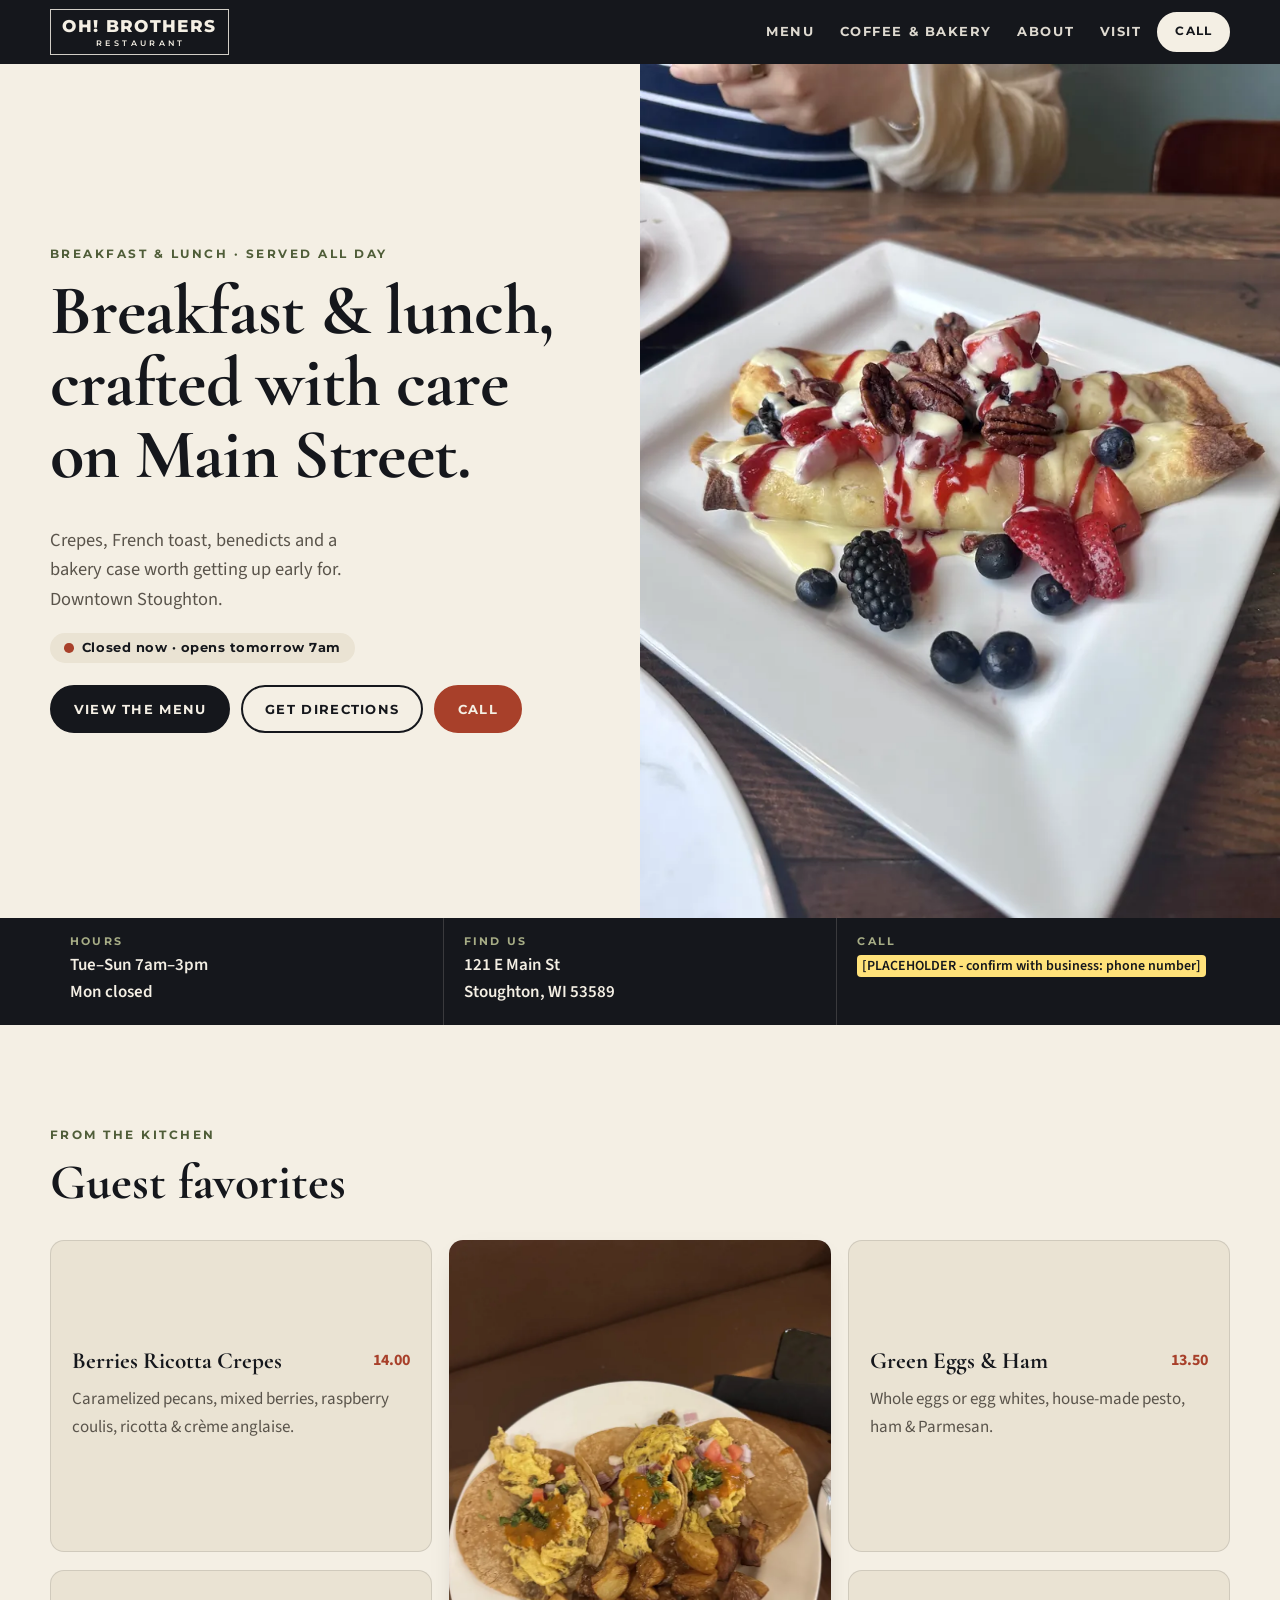
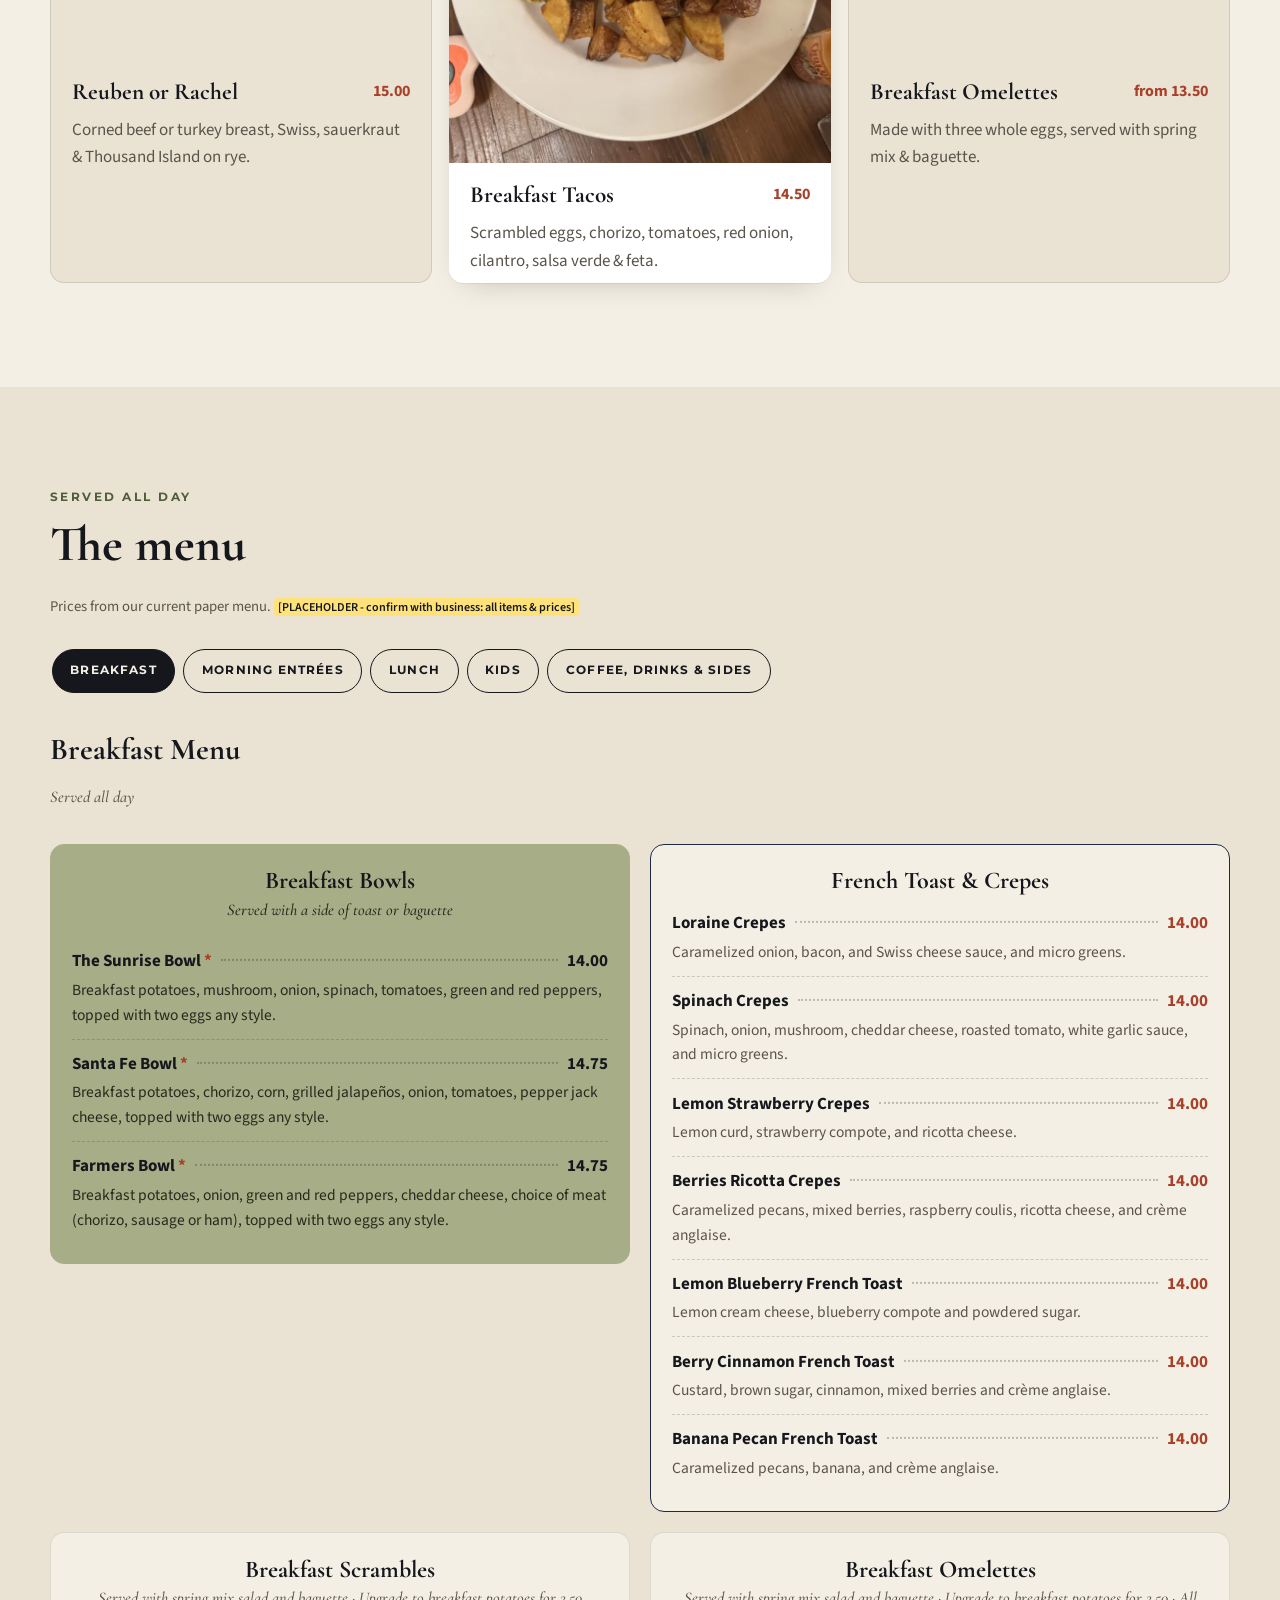
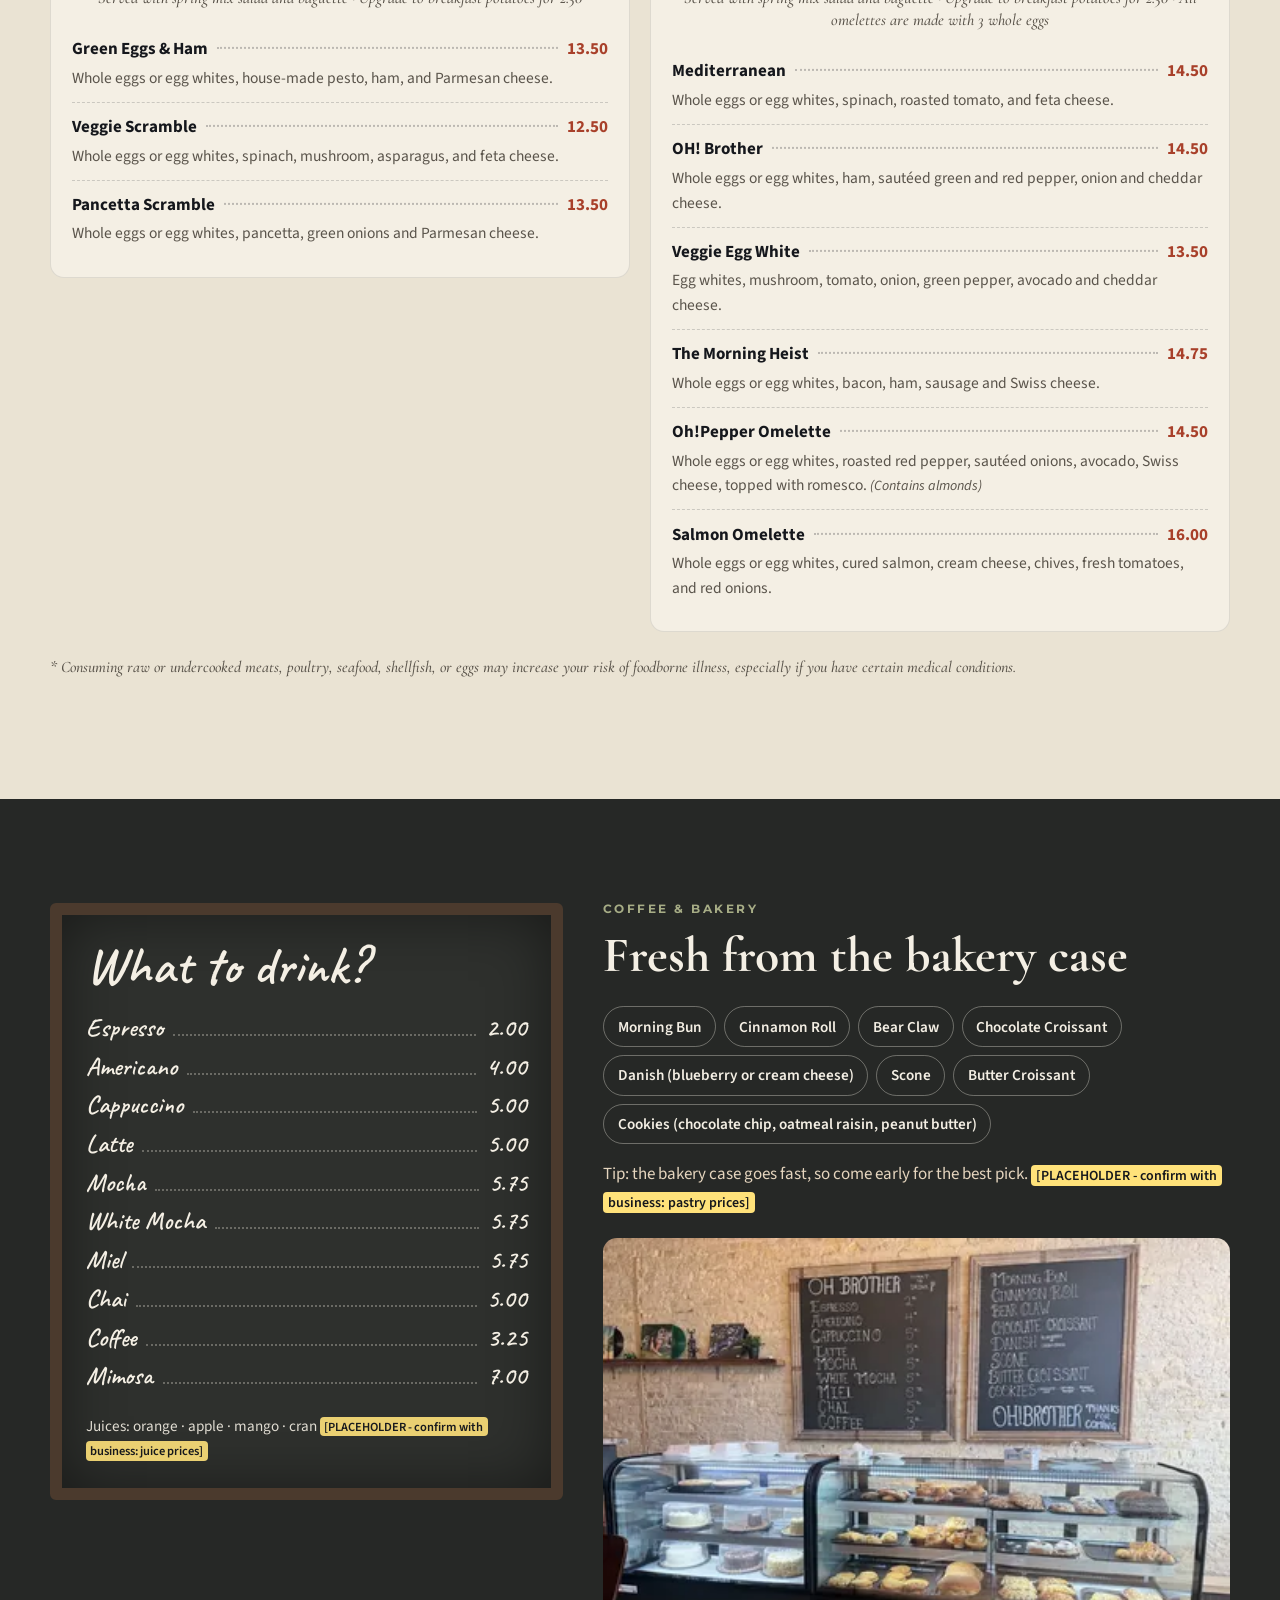
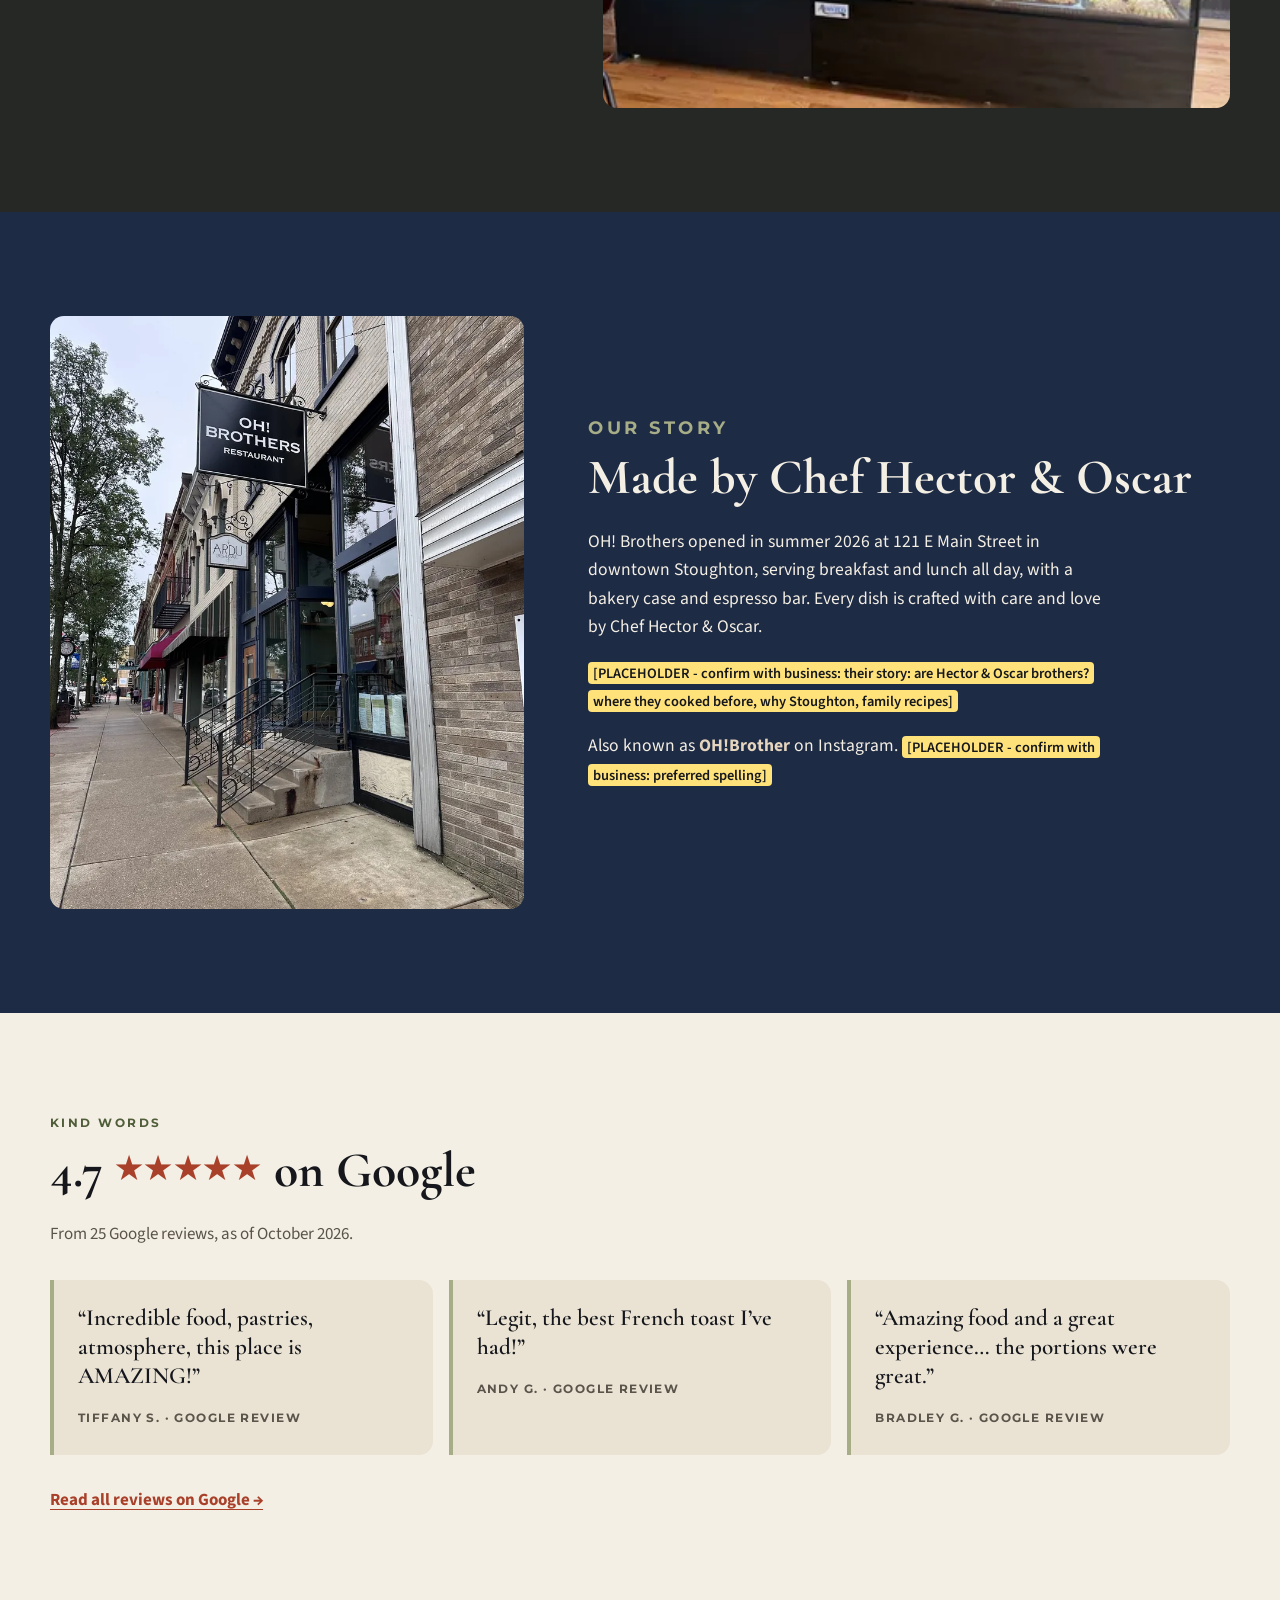
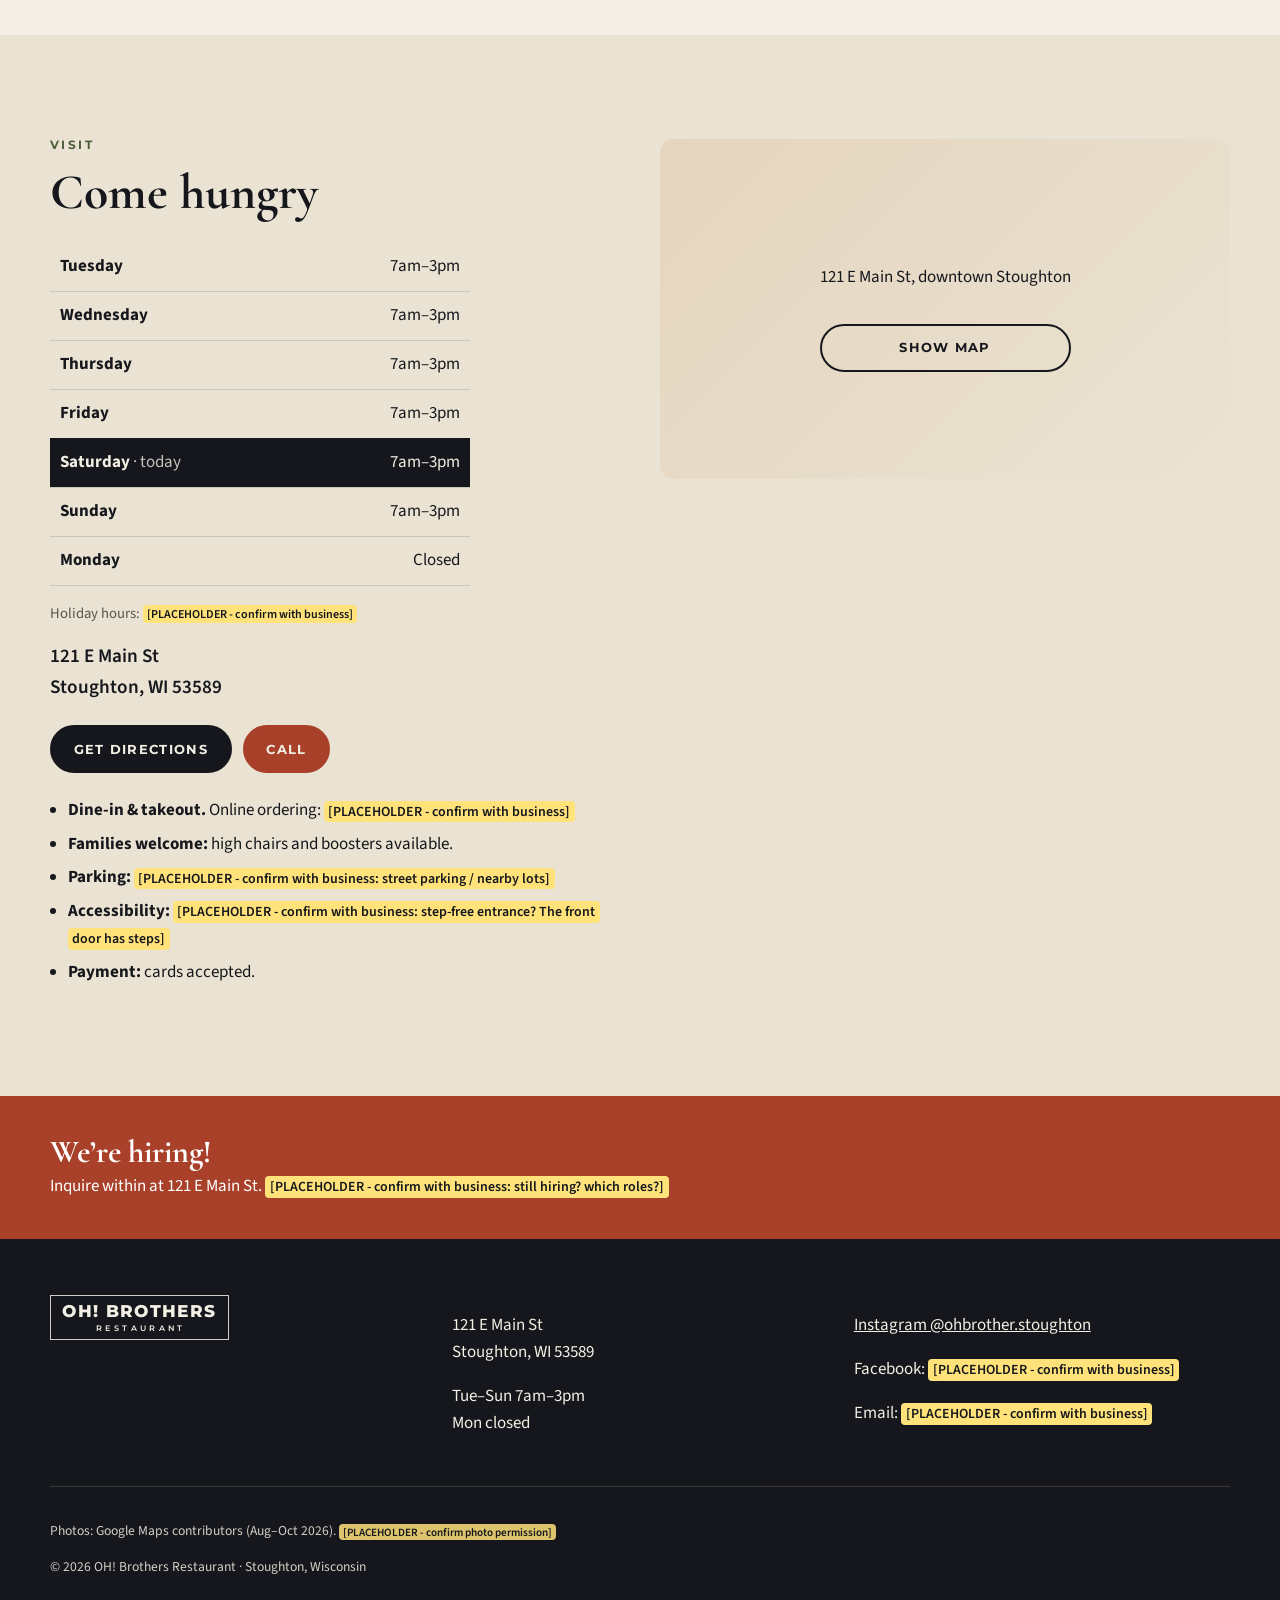
==== index.html @ aff89e97 "OH! Brothers sample site: static, mobile-first, menu from data/menu.json" ====
<!doctype html>
<html lang="en">
<head>
<meta charset="utf-8">
<meta name="viewport" content="width=device-width, initial-scale=1, viewport-fit=cover">
<title>OH! Brothers Restaurant | Breakfast &amp; Lunch on Main Street, Stoughton WI</title>
<meta name="description" content="Crepes, French toast, benedicts, scrambles, sandwiches and burgers, served all day, plus a fresh bakery case and espresso bar. 121 E Main St, Stoughton, WI. Open Tue–Sun 7am–3pm.">
<link rel="canonical" href="https://oh-brothers.vercel.app/">
<meta name="theme-color" content="#15171C">
<meta property="og:type" content="restaurant">
<meta property="og:title" content="OH! Brothers Restaurant · Stoughton, WI">
<meta property="og:description" content="Breakfast &amp; lunch served all day on Main Street. Crepes, French toast, benedicts, bakery &amp; espresso. Tue–Sun 7am–3pm.">
<meta property="og:image" content="https://oh-brothers.vercel.app/assets/img/og-crepes.jpg">
<meta property="og:url" content="https://oh-brothers.vercel.app/">
<meta name="twitter:card" content="summary_large_image">
<link rel="icon" href="/assets/favicon.svg" type="image/svg+xml">
<link rel="preconnect" href="https://fonts.googleapis.com">
<link rel="preconnect" href="https://fonts.gstatic.com" crossorigin>
<link href="https://fonts.googleapis.com/css2?family=Caveat:wght@600&family=Cormorant+Garamond:ital,wght@0,600;0,700;1,500&family=Montserrat:wght@600;700;800&family=Source+Sans+3:wght@400;600;700&display=swap" rel="stylesheet">
<link rel="preload" as="image" href="/assets/img/03-food-crepes-berries-pecans-1200w.webp" imagesrcset="/assets/img/03-food-crepes-berries-pecans-800w.webp 800w, /assets/img/03-food-crepes-berries-pecans-1200w.webp 1200w, /assets/img/03-food-crepes-berries-pecans-1600w.webp 1600w" imagesizes="(min-width:1100px) 50vw, 100vw" fetchpriority="high">
<link rel="stylesheet" href="/assets/site.css?v=mvphdqxa">
<script type="application/ld+json">{"@context":"https://schema.org","@type":"Restaurant","name":"OH! Brothers Restaurant","alternateName":["OH Brothers!","OH!Brother"],"url":"https://oh-brothers.vercel.app/","image":"https://oh-brothers.vercel.app/assets/img/og-crepes.jpg","address":{"@type":"PostalAddress","streetAddress":"121 E Main St","addressLocality":"Stoughton","addressRegion":"WI","postalCode":"53589","addressCountry":"US"},"geo":{"@type":"GeoCoordinates","latitude":42.9165456,"longitude":-89.2200791},"openingHoursSpecification":[{"@type":"OpeningHoursSpecification","dayOfWeek":["Tuesday","Wednesday","Thursday","Friday","Saturday","Sunday"],"opens":"07:00","closes":"15:00"}],"servesCuisine":["Breakfast","Brunch","American","Crepes","Bakery"],"priceRange":"$","hasMenu":"https://oh-brothers.vercel.app/#menu","sameAs":["https://www.instagram.com/ohbrother.stoughton/"]}</script>
<script defer src="/assets/site.js?v=mvphdqxa"></script>
</head>
<body>
<a class="skip" href="#main">Skip to content</a>

<header class="hdr" id="hdr">
  <div class="wrap hdr__in">
    <a class="mark" href="#top" aria-label="OH! Brothers Restaurant, home">
      <span class="mark__name">OH! BROTHERS</span><span class="mark__sub">RESTAURANT</span>
    </a>
    <nav class="nav" aria-label="Main">
      <a href="#menu">Menu</a><a href="#coffee">Coffee &amp; Bakery</a><a href="#about">About</a><a href="#visit">Visit</a>
    </nav>
    <a class="btn btn--light btn--sm js-call" href="#visit">Call</a>
  </div>
</header>

<main id="main">
<section class="hero" id="top">
  <div class="hero__media"><img src="/assets/img/03-food-crepes-berries-pecans-800w.webp" srcset="/assets/img/03-food-crepes-berries-pecans-400w.webp 400w, /assets/img/03-food-crepes-berries-pecans-800w.webp 800w, /assets/img/03-food-crepes-berries-pecans-1200w.webp 1200w, /assets/img/03-food-crepes-berries-pecans-1600w.webp 1600w" sizes="(min-width:1100px) 50vw, 100vw" width="800" height="1067" alt="Crepes topped with fresh berries, caramelized pecans and raspberry sauce" fetchpriority="high" decoding="async"></div>
  <div class="hero__copy wrap">
    <p class="eyebrow">Breakfast &amp; Lunch · Served All Day</p>
    <h1>Breakfast &amp; lunch, crafted with care on Main Street.</h1>
    <p class="lede">Crepes, French toast, benedicts and a bakery case worth getting up early for. Downtown Stoughton.</p>
    <p class="chip js-open" aria-live="polite">Tue–Sun 7am–3pm · Mon closed</p>
    <div class="btns">
      <a class="btn" href="#menu">View the menu</a>
      <a class="btn btn--ghost" href="https://www.google.com/maps/dir/?api=1&amp;destination=OH+Brothers!+121+E+Main+St+Stoughton+WI+53589" target="_blank" rel="noopener">Get directions</a>
      <a class="btn btn--accent js-call" href="#visit">Call</a>
    </div>
  </div>
</section>

<section class="info" id="info" aria-label="Quick info">
  <div class="wrap info__grid">
    <a class="tile" href="#visit"><span class="tile__k">Hours</span><span class="tile__v">Tue–Sun 7am–3pm<br>Mon closed</span></a>
    <a class="tile" href="https://www.google.com/maps/dir/?api=1&amp;destination=OH+Brothers!+121+E+Main+St+Stoughton+WI+53589" target="_blank" rel="noopener"><span class="tile__k">Find us</span><span class="tile__v">121 E Main St<br>Stoughton, WI 53589</span></a>
    <a class="tile js-call" href="#visit"><span class="tile__k">Call</span><span class="tile__v js-phone-text"><mark class="ph">[PLACEHOLDER - confirm with business: phone number]</mark></span></a>
  </div>
</section>

<section class="sec" id="favorites">
  <div class="wrap">
    <p class="eyebrow">From the kitchen</p>
    <h2>Guest favorites</h2>
    <div class="cards">
      <article class="card card--text reveal"><div class="card__b"><h3>Berries Ricotta Crepes <span class="price">14.00</span></h3><p>Caramelized pecans, mixed berries, raspberry coulis, ricotta &amp; crème anglaise.</p></div></article>
      <article class="card reveal"><img src="/assets/img/06-food-breakfast-tacos-potatoes-800w.webp" srcset="/assets/img/06-food-breakfast-tacos-potatoes-400w.webp 400w, /assets/img/06-food-breakfast-tacos-potatoes-800w.webp 800w, /assets/img/06-food-breakfast-tacos-potatoes-1200w.webp 1200w, /assets/img/06-food-breakfast-tacos-potatoes-1600w.webp 1600w" sizes="(min-width:1100px) 33vw, (min-width:768px) 50vw, 100vw" width="800" height="1067" alt="Breakfast tacos with scrambled eggs and chorizo, served with breakfast potatoes" loading="lazy" decoding="async"><div class="card__b"><h3>Breakfast Tacos <span class="price">14.50</span></h3><p>Scrambled eggs, chorizo, tomatoes, red onion, cilantro, salsa verde &amp; feta.</p></div></article>
      <article class="card card--text reveal"><div class="card__b"><h3>Green Eggs &amp; Ham <span class="price">13.50</span></h3><p>Whole eggs or egg whites, house-made pesto, ham &amp; Parmesan.</p></div></article>
      <article class="card card--text reveal"><div class="card__b"><h3>Reuben or Rachel <span class="price">15.00</span></h3><p>Corned beef or turkey breast, Swiss, sauerkraut &amp; Thousand Island on rye.</p></div></article>
      <article class="card card--text reveal"><div class="card__b"><h3>Breakfast Omelettes <span class="price">from 13.50</span></h3><p>Made with three whole eggs, served with spring mix &amp; baguette.</p></div></article>
    </div>
  </div>
</section>

<section class="sec sec--alt" id="menu">
  <div class="wrap">
    <p class="eyebrow">Served all day</p>
    <h2>The menu</h2>
    <p class="muted small">Prices from our current paper menu. <mark class="ph">[PLACEHOLDER - confirm with business: all items &amp; prices]</mark></p>
    <div class="tabs" role="tablist" aria-label="Menu sections" hidden><button class="tab" role="tab" id="tab-breakfast" aria-controls="m-breakfast" aria-selected="true" type="button">Breakfast</button><button class="tab" role="tab" id="tab-entrees" aria-controls="m-entrees" aria-selected="false" type="button">Morning Entrées</button><button class="tab" role="tab" id="tab-lunch" aria-controls="m-lunch" aria-selected="false" type="button">Lunch</button><button class="tab" role="tab" id="tab-kids" aria-controls="m-kids" aria-selected="false" type="button">Kids</button><button class="tab" role="tab" id="tab-drinks" aria-controls="m-drinks" aria-selected="false" type="button">Coffee, Drinks &amp; Sides</button></div>
<div class="menu-sec" id="m-breakfast" role="tabpanel" aria-labelledby="tab-breakfast"><h3 class="menu-sec__h">Breakfast Menu</h3><p class="grp__note menu-sec__note" style="text-align:left">Served all day</p><div class="grp grp--sage"><h4 class="grp__t">Breakfast Bowls</h4><p class="grp__note">Served with a side of toast or baguette</p><div class="it"><div class="it__r"><span class="it__n">The Sunrise Bowl <span class="star" aria-label="see advisory">*</span></span><span class="it__p"><span class="sr">$</span>14.00</span></div><p class="it__d">Breakfast potatoes, mushroom, onion, spinach, tomatoes, green and red peppers, topped with two eggs any style.</p></div><div class="it"><div class="it__r"><span class="it__n">Santa Fe Bowl <span class="star" aria-label="see advisory">*</span></span><span class="it__p"><span class="sr">$</span>14.75</span></div><p class="it__d">Breakfast potatoes, chorizo, corn, grilled jalapeños, onion, tomatoes, pepper jack cheese, topped with two eggs any style.</p></div><div class="it"><div class="it__r"><span class="it__n">Farmers Bowl <span class="star" aria-label="see advisory">*</span></span><span class="it__p"><span class="sr">$</span>14.75</span></div><p class="it__d">Breakfast potatoes, onion, green and red peppers, cheddar cheese, choice of meat (chorizo, sausage or ham), topped with two eggs any style.</p></div></div><div class="grp grp--navy"><h4 class="grp__t">French Toast &amp; Crepes</h4><div class="it"><div class="it__r"><span class="it__n">Loraine Crepes</span><span class="it__p"><span class="sr">$</span>14.00</span></div><p class="it__d">Caramelized onion, bacon, and Swiss cheese sauce, and micro greens.</p></div><div class="it"><div class="it__r"><span class="it__n">Spinach Crepes</span><span class="it__p"><span class="sr">$</span>14.00</span></div><p class="it__d">Spinach, onion, mushroom, cheddar cheese, roasted tomato, white garlic sauce, and micro greens.</p></div><div class="it"><div class="it__r"><span class="it__n">Lemon Strawberry Crepes</span><span class="it__p"><span class="sr">$</span>14.00</span></div><p class="it__d">Lemon curd, strawberry compote, and ricotta cheese.</p></div><div class="it"><div class="it__r"><span class="it__n">Berries Ricotta Crepes</span><span class="it__p"><span class="sr">$</span>14.00</span></div><p class="it__d">Caramelized pecans, mixed berries, raspberry coulis, ricotta cheese, and crème anglaise.</p></div><div class="it"><div class="it__r"><span class="it__n">Lemon Blueberry French Toast</span><span class="it__p"><span class="sr">$</span>14.00</span></div><p class="it__d">Lemon cream cheese, blueberry compote and powdered sugar.</p></div><div class="it"><div class="it__r"><span class="it__n">Berry Cinnamon French Toast</span><span class="it__p"><span class="sr">$</span>14.00</span></div><p class="it__d">Custard, brown sugar, cinnamon, mixed berries and crème anglaise.</p></div><div class="it"><div class="it__r"><span class="it__n">Banana Pecan French Toast</span><span class="it__p"><span class="sr">$</span>14.00</span></div><p class="it__d">Caramelized pecans, banana, and crème anglaise.</p></div></div><div class="grp"><h4 class="grp__t">Breakfast Scrambles</h4><p class="grp__note">Served with spring mix salad and baguette · Upgrade to breakfast potatoes for 2.50</p><div class="it"><div class="it__r"><span class="it__n">Green Eggs &amp; Ham</span><span class="it__p"><span class="sr">$</span>13.50</span></div><p class="it__d">Whole eggs or egg whites, house-made pesto, ham, and Parmesan cheese.</p></div><div class="it"><div class="it__r"><span class="it__n">Veggie Scramble</span><span class="it__p"><span class="sr">$</span>12.50</span></div><p class="it__d">Whole eggs or egg whites, spinach, mushroom, asparagus, and feta cheese.</p></div><div class="it"><div class="it__r"><span class="it__n">Pancetta Scramble</span><span class="it__p"><span class="sr">$</span>13.50</span></div><p class="it__d">Whole eggs or egg whites, pancetta, green onions and Parmesan cheese.</p></div></div><div class="grp"><h4 class="grp__t">Breakfast Omelettes</h4><p class="grp__note">Served with spring mix salad and baguette · Upgrade to breakfast potatoes for 2.50 · All omelettes are made with 3 whole eggs</p><div class="it"><div class="it__r"><span class="it__n">Mediterranean</span><span class="it__p"><span class="sr">$</span>14.50</span></div><p class="it__d">Whole eggs or egg whites, spinach, roasted tomato, and feta cheese.</p></div><div class="it"><div class="it__r"><span class="it__n">OH! Brother</span><span class="it__p"><span class="sr">$</span>14.50</span></div><p class="it__d">Whole eggs or egg whites, ham, sautéed green and red pepper, onion and cheddar cheese.</p></div><div class="it"><div class="it__r"><span class="it__n">Veggie Egg White</span><span class="it__p"><span class="sr">$</span>13.50</span></div><p class="it__d">Egg whites, mushroom, tomato, onion, green pepper, avocado and cheddar cheese.</p></div><div class="it"><div class="it__r"><span class="it__n">The Morning Heist</span><span class="it__p"><span class="sr">$</span>14.75</span></div><p class="it__d">Whole eggs or egg whites, bacon, ham, sausage and Swiss cheese.</p></div><div class="it"><div class="it__r"><span class="it__n">Oh!Pepper Omelette</span><span class="it__p"><span class="sr">$</span>14.50</span></div><p class="it__d">Whole eggs or egg whites, roasted red pepper, sautéed onions, avocado, Swiss cheese, topped with romesco. <span class="it__a">(Contains almonds)</span></p></div><div class="it"><div class="it__r"><span class="it__n">Salmon Omelette</span><span class="it__p"><span class="sr">$</span>16.00</span></div><p class="it__d">Whole eggs or egg whites, cured salmon, cream cheese, chives, fresh tomatoes, and red onions.</p></div></div></div>
<div class="menu-sec" id="m-entrees" role="tabpanel" aria-labelledby="tab-entrees"><h3 class="menu-sec__h">Morning Entrées</h3><p class="grp__note menu-sec__note" style="text-align:left">Served with spring mix salad · Upgrade to breakfast potatoes for 2.50</p><div class="grp grp--sage"><h4 class="grp__t">Morning Entrées</h4><div class="it"><div class="it__r"><span class="it__n">Breakfast Tacos</span><span class="it__p"><span class="sr">$</span>14.50</span></div><p class="it__d">Scrambled eggs, chorizo, tomatoes, red onion, cilantro, salsa verde and feta cheese.</p></div><div class="it"><div class="it__r"><span class="it__n">Breakfast Sandwich</span><span class="it__p"><span class="sr">$</span>14.00</span></div><p class="it__d">Croissant, scrambled eggs, bacon, cheddar cheese.</p></div><div class="it"><div class="it__r"><span class="it__n">Benji's Eggs <span class="star" aria-label="see advisory">*</span></span><span class="it__p"><span class="sr">$</span>14.50</span></div><p class="it__d">Parmesan sauce, poached eggs, cremini mushrooms, sautéed asparagus, fried leeks, truffle oil.</p></div><div class="it"><div class="it__r"><span class="it__n">Huevos Rancheros <span class="star" aria-label="see advisory">*</span></span><span class="it__p"><span class="sr">$</span>14.50</span></div><p class="it__d">Tortillas, pinto beans, queso fresco, pico de gallo, salsa verde, topped with two eggs any style.</p></div><div class="it"><div class="it__r"><span class="it__n">Spinach &amp; Mushroom Benedict <span class="star" aria-label="see advisory">*</span></span><span class="it__p"><span class="sr">$</span>14.00</span></div><p class="it__d">English muffin, sautéed spinach &amp; mushrooms, chives, béarnaise sauce, and poached eggs.</p></div><div class="it"><div class="it__r"><span class="it__n">Porridge</span><span class="it__p"><span class="sr">$</span>9.00</span></div><p class="it__d">Oats, brown sugar and fresh berries.</p></div><div class="it"><div class="it__r"><span class="it__n">Ham &amp; Asparagus Benedict <span class="star" aria-label="see advisory">*</span></span><span class="it__p"><span class="sr">$</span>14.00</span></div><p class="it__d">English muffin, asparagus, béarnaise sauce, ham, chives and poached eggs.</p></div><div class="it"><div class="it__r"><span class="it__n">Salmon &amp; Asparagus Benedict <span class="star" aria-label="see advisory">*</span></span><span class="it__p"><span class="sr">$</span>16.00</span></div><p class="it__d">English muffin, asparagus, béarnaise sauce, cured salmon, tomato, chives and poached eggs.</p></div></div><div class="grp grp--terracotta"><h4 class="grp__t">Avocado Toast</h4><p class="grp__note">Served with spring mix salad and baguette · Upgrade to breakfast potatoes for 2.50 · Add two eggs any style for 2.00</p><div class="it"><div class="it__r"><span class="it__n">Salmon Avocado Toast</span><span class="it__p"><span class="sr">$</span>16.00</span></div><p class="it__d">Multigrain toast, dill cream cheese, cured salmon, cucumber slices, pickled red onions, frisée leaves, fresh dill, micro greens, and avocado.</p></div><div class="it"><div class="it__r"><span class="it__n">Mushroom Avocado Toast</span><span class="it__p"><span class="sr">$</span>14.75</span></div><p class="it__d">Multigrain toast, portobello mushroom, fresh mozzarella, arugula, pomegranate seeds, fried leeks, balsamic glaze, micro greens and avocado.</p></div><div class="it"><div class="it__r"><span class="it__n">Chorizo Avocado Toast</span><span class="it__p"><span class="sr">$</span>14.75</span></div><p class="it__d">Multigrain toast, whipped feta cheese, roasted tomatoes, red onion, frisée leaves, micro cilantro, chorizo and avocado.</p></div></div><div class="grp grp--terracotta"><h4 class="grp__t">Quiche</h4><p class="grp__note">Served with spring mix salad and baguette · Upgrade to breakfast potatoes for 2.50</p><div class="it"><div class="it__r"><span class="it__n">Veggie Quiche</span><span class="it__p"><span class="sr">$</span>13.00</span></div><p class="it__d">Ask your server for the quiche of the day.</p></div><div class="it"><div class="it__r"><span class="it__n">Meat Quiche</span><span class="it__p"><span class="sr">$</span>13.00</span></div><p class="it__d">Ask your server for the quiche of the day.</p></div></div></div>
<div class="menu-sec" id="m-lunch" role="tabpanel" aria-labelledby="tab-lunch"><h3 class="menu-sec__h">Lunch Menu</h3><p class="grp__note menu-sec__note" style="text-align:left">Served all day</p><div class="grp grp--sage"><h4 class="grp__t">Lunch Sandwiches</h4><p class="grp__note">Served with spring mix salad and baguette · Upgrade to breakfast potatoes for 2.50</p><div class="it"><div class="it__r"><span class="it__n">Chicken Sandwich</span><span class="it__p"><span class="sr">$</span>15.00</span></div><p class="it__d">Cabbage slaw, pickles, fried potato, honey Cajun sauce on a brioche bun.</p></div><div class="it"><div class="it__r"><span class="it__n">French Dip</span><span class="it__p"><span class="sr">$</span>15.00</span></div><p class="it__d">Roast beef, caramelized onions, provolone cheese, au jus, on sourdough.</p></div><div class="it"><div class="it__r"><span class="it__n">Reuben or Rachel</span><span class="it__p"><span class="sr">$</span>15.00</span></div><p class="it__d">Reuben with corned beef, or Rachel with turkey breast. Swiss cheese, sauerkraut, Thousand Island dressing, on rye bread.</p></div><div class="it"><div class="it__r"><span class="it__n">Prosciutto Sandwich</span><span class="it__p"><span class="sr">$</span>15.00</span></div><p class="it__d">Fig jam, prosciutto, arugula, mozzarella cheese on a baguette.</p></div><div class="it"><div class="it__r"><span class="it__n">Grilled Cheese</span><span class="it__p"><span class="sr">$</span>14.75</span></div><p class="it__d">Pesto, tomato, onion and avocado.</p></div></div><div class="grp grp--terracotta"><h4 class="grp__t">Burgers</h4><p class="grp__note">Served with spring mix salad and baguette · Upgrade to breakfast potatoes for 2.50</p><div class="it"><div class="it__r"><span class="it__n">House Burger</span><span class="it__p"><span class="sr">$</span>16.00</span></div><p class="it__d">Tomato, cheddar cheese, house sauce.</p></div><div class="it"><div class="it__r"><span class="it__n">Jalapeño Burger</span><span class="it__p"><span class="sr">$</span>16.00</span></div><p class="it__d">Bacon, Swiss cheese, sweet &amp; spicy jam.</p></div><div class="it"><div class="it__r"><span class="it__n">Hangover Burger</span><span class="it__p"><span class="sr">$</span>16.00</span></div><p class="it__d">Topped with hash browns, fried egg, bacon, pepper jack cheese, and chipotle aioli.</p></div></div><div class="grp grp--navy"><h4 class="grp__t">Salads</h4><div class="it"><div class="it__r"><span class="it__n">Very Berry Salad</span><span class="it__p"><span class="sr">$</span>9.00</span></div><p class="it__d">Spring mix, mixed berries, raspberry coulis, caramelized pecans, chèvre cheese.</p></div><div class="it"><div class="it__r"><span class="it__n">Spinach Salad</span><span class="it__p"><span class="sr">$</span>9.00</span></div><p class="it__d">Spinach, red onions, grape tomatoes, warm bacon dressing and roasted walnuts.</p></div><div class="it"><div class="it__r"><span class="it__n">House Salad</span><span class="it__p"><span class="sr">$</span>9.00</span></div><p class="it__d">Spring mix, walnuts, cherries, house dressing and Parmesan cheese.</p></div><div class="it"><div class="it__r"><span class="it__n">Buddha Bowl</span><span class="it__p"><span class="sr">$</span>14.00</span></div><p class="it__d">Quinoa, chickpeas, avocado, sweet potato, spinach, sunflower seeds, tahini dressing and micro greens.</p></div><p class="grp__foot">Add chicken 4.00 · Add salmon 6.00</p></div><div class="grp"><h4 class="grp__t">Soup</h4><p class="grp__note">Served with choice of toast or baguette</p><div class="it"><div class="it__r"><span class="it__n">Soup of the Day — Bowl</span><span class="it__p"><span class="sr">$</span>7.00</span></div><p class="it__d">Ask your server for the soup of the day.</p></div></div></div>
<div class="menu-sec" id="m-kids" role="tabpanel" aria-labelledby="tab-kids"><h3 class="menu-sec__h">Children's Corner</h3><div class="grp grp--terracotta"><h4 class="grp__t">Children's Corner</h4><div class="it"><div class="it__r"><span class="it__n">Kids Scramble Eggs</span><span class="it__p"><span class="sr">$</span>6.00</span></div><p class="it__d">Two scrambled eggs served with a side of berries.</p></div><div class="it"><div class="it__r"><span class="it__n">Kids French Toast</span><span class="it__p"><span class="sr">$</span>6.00</span></div><p class="it__d">Served with a side of berries and crème anglaise.</p></div><div class="it"><div class="it__r"><span class="it__n">Peanut Butter &amp; Jelly</span><span class="it__p"><span class="sr">$</span>6.00</span></div><p class="it__d">Served with a side of berries.</p></div><div class="it"><div class="it__r"><span class="it__n">Kids Grilled Cheese</span><span class="it__p"><span class="sr">$</span>6.00</span></div><p class="it__d">Served with a choice of berries or French fries.</p></div><div class="it"><div class="it__r"><span class="it__n">Kids Banana Nutella Crepes</span><span class="it__p"><span class="sr">$</span>6.00</span></div><p class="it__d">Served with crème anglaise.</p></div></div></div>
<div class="menu-sec" id="m-drinks" role="tabpanel" aria-labelledby="tab-drinks"><h3 class="menu-sec__h">Coffee, Drinks &amp; Sides</h3><div class="grp grp--chalk"><h4 class="grp__t">Espresso Bar</h4><p class="grp__note">From the chalkboard (photo, Sep 2026)</p><div class="it"><div class="it__r"><span class="it__n">Espresso</span><span class="it__p"><span class="sr">$</span>2.00</span></div></div><div class="it"><div class="it__r"><span class="it__n">Americano</span><span class="it__p"><span class="sr">$</span>4.00</span></div></div><div class="it"><div class="it__r"><span class="it__n">Cappuccino</span><span class="it__p"><span class="sr">$</span>5.00</span></div></div><div class="it"><div class="it__r"><span class="it__n">Latte</span><span class="it__p"><span class="sr">$</span>5.00</span></div></div><div class="it"><div class="it__r"><span class="it__n">Mocha</span><span class="it__p"><span class="sr">$</span>5.75</span></div></div><div class="it"><div class="it__r"><span class="it__n">White Mocha</span><span class="it__p"><span class="sr">$</span>5.75</span></div></div><div class="it"><div class="it__r"><span class="it__n">Miel</span><span class="it__p"><span class="sr">$</span>5.75</span></div></div><div class="it"><div class="it__r"><span class="it__n">Chai</span><span class="it__p"><span class="sr">$</span>5.00</span></div></div><div class="it"><div class="it__r"><span class="it__n">Coffee</span><span class="it__p"><span class="sr">$</span>3.25</span></div></div></div><div class="grp grp--chalk"><h4 class="grp__t">Juices &amp; Mimosa</h4><div class="it"><div class="it__r"><span class="it__n">Juice: orange, apple, mango or cranberry</span><span class="it__p"><mark class="ph">[PLACEHOLDER - confirm with business]</mark></span></div></div><div class="it"><div class="it__r"><span class="it__n">Mimosa</span><span class="it__p"><span class="sr">$</span>7.00</span></div></div></div><div class="grp"><h4 class="grp__t">Sides</h4><div class="it"><div class="it__r"><span class="it__n">Bacon</span><span class="it__p"><span class="sr">$</span>5.00</span></div></div><div class="it"><div class="it__r"><span class="it__n">Sausage Patties</span><span class="it__p"><span class="sr">$</span>5.00</span></div></div><div class="it"><div class="it__r"><span class="it__n">Side of Mixed Berries</span><span class="it__p"><span class="sr">$</span>5.00</span></div></div><div class="it"><div class="it__r"><span class="it__n">Breakfast Potatoes</span><span class="it__p"><span class="sr">$</span>4.00</span></div></div></div></div>
<p class="advisory">* Consuming raw or undercooked meats, poultry, seafood, shellfish, or eggs may increase your risk of foodborne illness, especially if you have certain medical conditions.</p>
  </div>
</section>

<section class="sec chalk" id="coffee">
  <div class="wrap chalk__grid">
    <div class="board reveal">
      <h2 class="chalk__h">What to drink?</h2>
      <ul class="drinks"><li><span>Espresso</span><span class="p">2.00</span></li><li><span>Americano</span><span class="p">4.00</span></li><li><span>Cappuccino</span><span class="p">5.00</span></li><li><span>Latte</span><span class="p">5.00</span></li><li><span>Mocha</span><span class="p">5.75</span></li><li><span>White Mocha</span><span class="p">5.75</span></li><li><span>Miel</span><span class="p">5.75</span></li><li><span>Chai</span><span class="p">5.00</span></li><li><span>Coffee</span><span class="p">3.25</span></li><li><span>Mimosa</span><span class="p">7.00</span></li></ul>
      <p class="board__note">Juices: orange · apple · mango · cran <mark class="ph">[PLACEHOLDER - confirm with business: juice prices]</mark></p>
    </div>
    <div class="chalk__side">
      <p class="eyebrow eyebrow--light">Coffee &amp; Bakery</p>
      <h2 class="h2--light">Fresh from the bakery case</h2>
      <ul class="pastries"><li>Morning Bun</li><li>Cinnamon Roll</li><li>Bear Claw</li><li>Chocolate Croissant</li><li>Danish (blueberry or cream cheese)</li><li>Scone</li><li>Butter Croissant</li><li>Cookies (chocolate chip, oatmeal raisin, peanut butter)</li></ul>
      <p class="tip">Tip: the bakery case goes fast, so come early for the best pick. <mark class="ph">[PLACEHOLDER - confirm with business: pastry prices]</mark></p>
      <div class="chalk__photos">
        <figure class="reveal"><img src="/assets/img/07-interior-bakery-case-chalkboard-menus-800w.webp" srcset="/assets/img/07-interior-bakery-case-chalkboard-menus-400w.webp 400w, /assets/img/07-interior-bakery-case-chalkboard-menus-800w.webp 800w, /assets/img/07-interior-bakery-case-chalkboard-menus-1200w.webp 1200w, /assets/img/07-interior-bakery-case-chalkboard-menus-1600w.webp 1600w" sizes="(min-width:1100px) 30vw, 100vw" width="800" height="600" alt="Bakery case of pastries beneath two chalkboard menus on a cream brick wall" loading="lazy" decoding="async"></figure>
      </div>
    </div>
  </div>
</section>

<section class="sec about" id="about">
  <div class="wrap about__grid">
    <figure class="about__img reveal"><img src="/assets/img/04-storefront-oh-brothers-sign-main-street-800w.webp" srcset="/assets/img/04-storefront-oh-brothers-sign-main-street-400w.webp 400w, /assets/img/04-storefront-oh-brothers-sign-main-street-800w.webp 800w, /assets/img/04-storefront-oh-brothers-sign-main-street-1200w.webp 1200w, /assets/img/04-storefront-oh-brothers-sign-main-street-1600w.webp 1600w" sizes="(min-width:1100px) 40vw, 100vw" width="800" height="1067" alt="The black OH! Brothers Restaurant sign above the entrance on Main Street" loading="lazy" decoding="async"></figure>
    <div>
      <p class="eyebrow eyebrow--light">Our story</p>
      <h2 class="h2--light">Made by Chef Hector &amp; Oscar</h2>
      <p>OH! Brothers opened in summer 2026 at 121 E Main Street in downtown Stoughton, serving breakfast and lunch all day, with a bakery case and espresso bar. Every dish is crafted with care and love by Chef Hector &amp; Oscar.</p>
      <p><mark class="ph">[PLACEHOLDER - confirm with business: their story: are Hector &amp; Oscar brothers? where they cooked before, why Stoughton, family recipes]</mark></p>
      <p class="small">Also known as <strong>OH!Brother</strong> on Instagram. <mark class="ph">[PLACEHOLDER - confirm with business: preferred spelling]</mark></p>
    </div>
  </div>
</section>

<section class="sec" id="reviews">
  <div class="wrap">
    <p class="eyebrow">Kind words</p>
    <h2>4.7 <span aria-hidden="true" class="stars">★★★★★</span><span class="sr">stars</span> on Google</h2>
    <p class="muted">From 25 Google reviews, as of October 2026.</p>
    <div class="quotes">
      <blockquote class="reveal"><p>“Incredible food, pastries, atmosphere, this place is AMAZING!”</p><cite>Tiffany S. · Google review</cite></blockquote>
      <blockquote class="reveal"><p>“Legit, the best French toast I’ve had!”</p><cite>Andy G. · Google review</cite></blockquote>
      <blockquote class="reveal"><p>“Amazing food and a great experience… the portions were great.”</p><cite>Bradley G. · Google review</cite></blockquote>
    </div>
    <p><a class="link" href="https://www.google.com/maps/place/OH+Brothers!/@42.9165456,-89.2200791,17z" target="_blank" rel="noopener">Read all reviews on Google →</a></p>
  </div>
</section>

<section class="sec sec--alt" id="visit">
  <div class="wrap visit__grid">
    <div>
      <p class="eyebrow">Visit</p>
      <h2>Come hungry</h2>
      <table class="hours" aria-label="Opening hours">
        <tbody>
          <tr data-day="2"><th scope="row">Tuesday</th><td>7am–3pm</td></tr>
          <tr data-day="3"><th scope="row">Wednesday</th><td>7am–3pm</td></tr>
          <tr data-day="4"><th scope="row">Thursday</th><td>7am–3pm</td></tr>
          <tr data-day="5"><th scope="row">Friday</th><td>7am–3pm</td></tr>
          <tr data-day="6"><th scope="row">Saturday</th><td>7am–3pm</td></tr>
          <tr data-day="0"><th scope="row">Sunday</th><td>7am–3pm</td></tr>
          <tr data-day="1"><th scope="row">Monday</th><td>Closed</td></tr>
        </tbody>
      </table>
      <p class="small muted">Holiday hours: <mark class="ph">[PLACEHOLDER - confirm with business]</mark></p>
      <address>121 E Main St<br>Stoughton, WI 53589</address>
      <div class="btns">
        <a class="btn" href="https://www.google.com/maps/dir/?api=1&amp;destination=OH+Brothers!+121+E+Main+St+Stoughton+WI+53589" target="_blank" rel="noopener">Get directions</a>
        <a class="btn btn--accent js-call" href="#visit">Call</a>
      </div>
      <ul class="notes">
        <li><strong>Dine-in &amp; takeout.</strong> Online ordering: <mark class="ph">[PLACEHOLDER - confirm with business]</mark></li>
        <li><strong>Families welcome:</strong> high chairs and boosters available.</li>
        <li><strong>Parking:</strong> <mark class="ph">[PLACEHOLDER - confirm with business: street parking / nearby lots]</mark></li>
        <li><strong>Accessibility:</strong> <mark class="ph">[PLACEHOLDER - confirm with business: step-free entrance? The front door has steps]</mark></li>
        <li><strong>Payment:</strong> cards accepted.</li>
      </ul>
    </div>
    <div class="map">
      <div class="map__facade" id="mapbox">
        <p>121 E Main St, downtown Stoughton</p>
        <button class="btn btn--ghost" type="button" id="loadmap">Show map</button>
      </div>
    </div>
  </div>
</section>

<section class="hiring" id="hiring">
  <div class="wrap hiring__in">
    
    <div><h2>We’re hiring!</h2><p>Inquire within at 121 E Main St. <mark class="ph">[PLACEHOLDER - confirm with business: still hiring? which roles?]</mark></p></div>
  </div>
</section>
</main>

<footer class="ftr">
  <div class="wrap ftr__grid">
    <div><span class="mark mark--foot"><span class="mark__name">OH! BROTHERS</span><span class="mark__sub">RESTAURANT</span></span></div>
    <div><p>121 E Main St<br>Stoughton, WI 53589</p><p>Tue–Sun 7am–3pm<br>Mon closed</p></div>
    <div>
      <p><a href="https://www.instagram.com/ohbrother.stoughton/" target="_blank" rel="noopener">Instagram @ohbrother.stoughton</a></p>
      <p>Facebook: <mark class="ph">[PLACEHOLDER - confirm with business]</mark></p>
      <p>Email: <mark class="ph">[PLACEHOLDER - confirm with business]</mark></p>
    </div>
  </div>
  <div class="wrap ftr__legal">
    <p>Photos: Google Maps contributors (Aug–Oct 2026). <mark class="ph">[PLACEHOLDER - confirm photo permission]</mark></p>
    <p>© 2026 OH! Brothers Restaurant · Stoughton, Wisconsin</p>
  </div>
</footer>

<nav class="actionbar" aria-label="Quick actions">
  <a class="js-call" href="#visit"><span aria-hidden="true">☎</span> Call</a>
  <a href="https://www.google.com/maps/dir/?api=1&amp;destination=OH+Brothers!+121+E+Main+St+Stoughton+WI+53589" target="_blank" rel="noopener"><span aria-hidden="true">➤</span> Directions</a>
  <a href="#menu"><span aria-hidden="true">☰</span> Menu</a>
</nav>
</body>
</html>
---- assets/site.css ----
:root{--ink:#15171C;--paper:#F4EFE4;--paper-2:#EAE3D3;--brick:#E5D5BE;--sage:#A7AD86;--sage-deep:#4F5D38;--terra:#A8402A;--navy:#1E2B45;--wood:#4B3A2D;--chalk:#262826;--muted:#5A544B;
--f-mark:"Montserrat",system-ui,sans-serif;--f-disp:"Cormorant Garamond",Georgia,serif;--f-body:"Source Sans 3",system-ui,sans-serif;--f-chalk:"Caveat",cursive;--r:14px}
*{box-sizing:border-box}html{scroll-behavior:smooth;scroll-padding-top:76px}
body{margin:0;background:var(--paper);color:var(--ink);font:400 1.0625rem/1.6 var(--f-body);-webkit-font-smoothing:antialiased;padding-bottom:calc(64px + env(safe-area-inset-bottom))}
@media(min-width:768px){body{padding-bottom:0}}
img{display:block;max-width:100%;height:auto}a{color:inherit}
.wrap{width:min(1180px,100% - 2.5rem);margin-inline:auto}
.skip{position:absolute;left:-999px;top:0;background:var(--ink);color:var(--paper);padding:.75rem 1rem;z-index:100}.skip:focus{left:1rem}
.sr{position:absolute;width:1px;height:1px;overflow:hidden;clip:rect(0 0 0 0)}
:focus-visible{outline:3px solid var(--terra);outline-offset:3px}
mark.ph{background:#FFE27A;color:#15171C;padding:.05em .35em;border-radius:4px;font:600 .82em/1.4 var(--f-body);box-decoration-break:clone;-webkit-box-decoration-break:clone}
h1,h2,h3{margin:0 0 .5em;line-height:1.08}
h1{font:700 clamp(2.4rem,7vw,4.4rem)/1.02 var(--f-disp);letter-spacing:-.01em}
h2{font:700 clamp(2rem,5vw,3.1rem)/1.05 var(--f-disp)}
h3{font:700 1.08rem/1.3 var(--f-body)}
.eyebrow{font:700 .78rem/1 var(--f-mark);letter-spacing:.2em;text-transform:uppercase;color:var(--sage-deep);margin:0 0 .9rem}
.eyebrow--light{color:var(--sage)}.h2--light{color:var(--paper)}
.muted{color:var(--muted)}.small{font-size:.92rem}
.link{font-weight:700;color:var(--terra);text-underline-offset:4px}
/* header */
.hdr{position:sticky;top:0;z-index:50;background:var(--ink);color:var(--paper);transition:box-shadow .2s}
.hdr.is-scrolled{box-shadow:0 6px 24px rgba(0,0,0,.25)}
.hdr__in{display:flex;align-items:center;gap:1rem;min-height:64px}
.mark{display:inline-flex;flex-direction:column;align-items:center;text-decoration:none;line-height:1;border:1.5px solid rgba(244,239,228,.85);padding:.45rem .7rem .4rem}
.mark__name{font:800 1.05rem/1 var(--f-mark);letter-spacing:.08em}.mark__sub{font:600 .5rem/1 var(--f-mark);letter-spacing:.42em;margin-top:.3rem;padding-left:.42em}
.mark--foot{color:var(--paper)}
.nav{display:none;margin-left:auto;gap:1.6rem}.nav a{font:700 .8rem/1 var(--f-mark);letter-spacing:.12em;text-transform:uppercase;text-decoration:none;opacity:.9}.nav a:hover{opacity:1;text-decoration:underline;text-underline-offset:6px}
.hdr .btn{margin-left:auto}@media(min-width:900px){.nav{display:flex}.hdr .btn{margin-left:0}}
/* buttons */
.btns{display:flex;flex-wrap:wrap;gap:.7rem;margin-top:1.4rem}
.btn{display:inline-flex;align-items:center;justify-content:center;min-height:48px;padding:.8rem 1.35rem;border-radius:999px;background:var(--ink);color:var(--paper);border:2px solid var(--ink);font:700 .82rem/1 var(--f-mark);letter-spacing:.1em;text-transform:uppercase;text-decoration:none;cursor:pointer;transition:transform .2s ease,box-shadow .2s ease,background .2s}
.btn:hover{transform:translateY(-2px);box-shadow:0 8px 20px rgba(21,23,28,.18)}
.btn--ghost{background:transparent;color:var(--ink)}.btn--accent{background:var(--terra);border-color:var(--terra)}
.btn--light{background:var(--paper);color:var(--ink);border-color:var(--paper)}.btn--sm{min-height:40px;padding:.55rem 1rem;font-size:.72rem}
.js-call[aria-disabled=true]{cursor:help}
/* hero */
.hero{display:grid;background:var(--paper)}
.hero__media{overflow:hidden;aspect-ratio:4/3.4;max-height:62vh}
.hero__media img{width:100%;height:100%;object-fit:cover;object-position:50% 68%;animation:kb 18s ease-in-out infinite alternate}
@keyframes kb{to{transform:scale(1.06)}}
.hero__copy{padding:2rem 0 2.6rem}
.lede{font-size:1.15rem;color:var(--muted);max-width:34ch;margin:0}
.chip{display:inline-flex;align-items:center;gap:.5rem;margin:1.2rem 0 0;padding:.45rem .9rem;border-radius:999px;background:var(--paper-2);font:700 .8rem/1.2 var(--f-mark);letter-spacing:.04em}
.chip::before{content:"";width:.6rem;height:.6rem;border-radius:50%;background:var(--muted)}
.chip.is-open::before{background:#2F8F4E;box-shadow:0 0 0 4px rgba(47,143,78,.18)}.chip.is-closed::before{background:var(--terra)}
@media(min-width:1100px){.hero{grid-template-columns:1fr 1fr;min-height:calc(100vh - 64px)}.hero__media{order:2;aspect-ratio:auto;max-height:none}.hero__copy{align-self:center;width:auto;padding:4rem 3.5rem 4rem max(1.25rem,calc((100vw - 1180px)/2))}}
/* info */
.info{background:var(--ink);color:var(--paper)}
.info__grid{display:grid;gap:1px;background:rgba(244,239,228,.16)}
@media(min-width:768px){.info__grid{grid-template-columns:repeat(3,1fr)}}
.tile{display:flex;flex-direction:column;gap:.3rem;padding:1.15rem 1.25rem;background:var(--ink);text-decoration:none;min-height:44px}
.tile:hover .tile__v{text-decoration:underline;text-underline-offset:4px}
.tile__k{font:700 .7rem/1 var(--f-mark);letter-spacing:.2em;text-transform:uppercase;color:var(--sage)}.tile__v{font-weight:600}
/* sections */
.sec{padding:4.5rem 0}.sec--alt{background:var(--paper-2)}
@media(min-width:768px){.sec{padding:6.5rem 0}}
.cards{display:grid;gap:1.1rem;margin-top:2rem}
@media(min-width:768px){.cards{grid-template-columns:repeat(2,1fr)}}@media(min-width:1100px){.cards{grid-template-columns:repeat(3,1fr)}}
.card{background:#fff;border-radius:var(--r);overflow:hidden;box-shadow:0 1px 0 rgba(21,23,28,.06),0 10px 30px -18px rgba(21,23,28,.35)}
.card img{width:100%;aspect-ratio:4/3;object-fit:cover;transition:transform .6s ease}.card:hover img{transform:scale(1.04)}
.card__b{padding:1.2rem 1.3rem 1.4rem}.card__b p{margin:0;color:var(--muted)}
.card h3{display:flex;justify-content:space-between;gap:1rem;font:700 1.45rem/1.15 var(--f-disp)}
.card--text{background:var(--paper-2);border:1.5px solid rgba(21,23,28,.12);box-shadow:none;display:flex;align-items:center}
@media(min-width:768px){.card:has(img){grid-row:span 2}.card:has(img) img{aspect-ratio:auto;height:calc(100% - 7.5rem);min-height:260px}}
.price{font:700 1rem/1.6 var(--f-body);color:var(--terra);white-space:nowrap;font-variant-numeric:tabular-nums}
/* menu */
.tabs{display:flex;gap:.5rem;overflow-x:auto;padding:.3rem .1rem 1rem;margin:1.6rem 0 1rem;scrollbar-width:none}
.tab{flex:none;min-height:44px;padding:.6rem 1.1rem;border-radius:999px;border:1.5px solid var(--ink);background:transparent;font:700 .74rem/1 var(--f-mark);letter-spacing:.1em;text-transform:uppercase;cursor:pointer;color:var(--ink)}
.tab[aria-selected=true]{background:var(--ink);color:var(--paper)}
.menu-sec{display:grid;gap:1.25rem}.js .menu-sec[hidden]{display:none}
.menu-sec__h{font:700 1.9rem/1.1 var(--f-disp);margin:.5rem 0 0}
.no-js .menu-sec+.menu-sec{margin-top:2.5rem}
@media(min-width:900px){.menu-sec{grid-template-columns:1fr 1fr;align-items:start}.menu-sec__h,.menu-sec__note{grid-column:1/-1}}
.grp{background:var(--paper);border-radius:var(--r);padding:1.4rem 1.3rem 1.2rem;border:1.5px solid rgba(21,23,28,.1)}
.grp--sage{background:var(--sage);border-color:var(--sage)}.grp--sage .it__d,.grp--sage .grp__note{color:#26291E}.grp--sage .it__p{color:var(--ink)}
.grp--navy{border:1.5px solid var(--navy)}.grp--terracotta{border:1.5px solid var(--terra)}
.grp--chalk{background:var(--chalk);color:var(--paper);border-color:var(--wood)}.grp--chalk .it__p{color:#F3C9A9}
.grp__t{font:700 1.5rem/1.15 var(--f-disp);margin:0 0 .25rem;text-align:center}
.grp__note{font:italic 500 1.02rem/1.35 var(--f-disp);color:var(--muted);text-align:center;margin:0 0 1rem}
.grp__foot{text-align:center;font-weight:600;margin:.9rem 0 0}
.it{padding:.7rem 0;border-top:1px dashed rgba(21,23,28,.18)}.grp--chalk .it{border-color:rgba(244,239,228,.2)}
.it:first-of-type{border-top:0}
.it__r{display:flex;align-items:baseline;gap:.6rem}.it__n{font-weight:700}
.it__r::after{content:"";order:2;flex:1;border-bottom:2px dotted rgba(21,23,28,.25);transform:translateY(-.3em)}
.grp--chalk .it__r::after{border-color:rgba(244,239,228,.3)}
.it__p{order:3;font-weight:700;color:var(--terra);font-variant-numeric:tabular-nums;white-space:nowrap}
.it__d{margin:.15rem 0 0;color:var(--muted);font-size:.97rem}.it__a{font-style:italic;font-size:.88rem}
.star{color:var(--terra);font-weight:700}
.advisory{font:italic 500 1rem/1.4 var(--f-disp);color:var(--muted);margin-top:1.5rem}
/* chalk */
.chalk{background:var(--chalk);color:var(--paper)}
.chalk__grid{display:grid;gap:2.5rem}@media(min-width:1000px){.chalk__grid{grid-template-columns:.9fr 1.1fr;align-items:start}}
.board{border:12px solid var(--wood);border-radius:6px;padding:1.6rem 1.5rem;background:#2E302D;box-shadow:inset 0 0 60px rgba(0,0,0,.45)}
.chalk__h{font:600 clamp(2.4rem,6vw,3.3rem)/1 var(--f-chalk);color:var(--paper);margin-bottom:1rem}
.drinks{list-style:none;margin:0;padding:0;font:600 1.6rem/1.2 var(--f-chalk)}
.drinks li{display:flex;gap:.6rem;align-items:baseline;padding:.25rem 0}.drinks li::after{content:"";order:2;flex:1;border-bottom:2px dotted rgba(244,239,228,.3)}
.drinks .p{order:3}.board__note{margin:1.1rem 0 0;font-size:.95rem;opacity:.9}
.pastries{list-style:none;padding:0;margin:1rem 0;display:flex;flex-wrap:wrap;gap:.5rem}
.pastries li{padding:.45rem .85rem;border:1.5px solid rgba(244,239,228,.35);border-radius:999px;font-weight:600;font-size:.95rem}
.tip{color:var(--brick)}
.chalk__photos figure{margin:1.4rem 0 0;border-radius:var(--r);overflow:hidden}
/* about */
.about{background:var(--navy);color:var(--paper)}
.about__grid{display:grid;gap:2.2rem;align-items:center}@media(min-width:900px){.about__grid{grid-template-columns:.85fr 1.15fr;gap:4rem}}
.about__img{margin:0;border-radius:var(--r);overflow:hidden}.about__img img{aspect-ratio:4/5;object-fit:cover;width:100%}
.about p{font-size:1.1rem;max-width:58ch}.about strong{color:var(--brick)}
/* reviews */
.stars{color:var(--terra);font-size:.6em;letter-spacing:.08em;vertical-align:.25em}
.quotes{display:grid;gap:1rem;margin:2rem 0}@media(min-width:900px){.quotes{grid-template-columns:repeat(3,1fr)}}
blockquote{margin:0;padding:1.5rem;border-left:4px solid var(--sage);background:var(--paper-2);border-radius:0 var(--r) var(--r) 0}
blockquote p{margin:0 0 .8rem;font:600 1.45rem/1.25 var(--f-disp)}cite{font:700 .74rem/1 var(--f-mark);letter-spacing:.12em;text-transform:uppercase;color:var(--muted);font-style:normal}
/* visit */
.visit__grid{display:grid;gap:2.5rem}@media(min-width:900px){.visit__grid{grid-template-columns:1fr 1fr;align-items:start}}
.hours{width:100%;max-width:420px;border-collapse:collapse;margin:.5rem 0 1rem}
.hours th,.hours td{padding:.65rem .6rem;border-bottom:1px solid rgba(21,23,28,.14);text-align:left}.hours td{text-align:right;font-variant-numeric:tabular-nums}
.hours tr.is-today{background:var(--ink);color:var(--paper)}.hours tr.is-today th::after{content:" · today";font-weight:400;opacity:.8}
address{font-style:normal;font-size:1.2rem;font-weight:600;margin-top:1rem}
.notes{padding-left:1.1rem;margin:1.5rem 0 0}.notes li{margin:.4rem 0}
.map{border-radius:var(--r);overflow:hidden;min-height:340px;background:var(--brick);display:grid}
.map__facade{display:grid;place-content:center;gap:1rem;text-align:center;padding:2rem;background:linear-gradient(135deg,var(--brick),var(--paper-2))}
.map iframe{width:100%;height:100%;min-height:380px;border:0}
/* hiring */
.hiring{background:var(--terra);color:#fff;padding:2.4rem 0}.hiring h2{font-size:2rem;margin:0 0 .3rem}.hiring p{margin:0}
/* footer */
.ftr{background:var(--ink);color:var(--paper);padding:3.5rem 0 2rem}.ftr a{color:var(--paper)}
.ftr__grid{display:grid;gap:1.6rem}@media(min-width:768px){.ftr__grid{grid-template-columns:1fr 1fr 1fr}}
.ftr__legal{border-top:1px solid rgba(244,239,228,.18);margin-top:2rem;padding-top:1.2rem;font-size:.85rem;opacity:.85}
/* action bar */
.actionbar{position:fixed;inset:auto 0 0 0;z-index:60;display:grid;grid-template-columns:repeat(3,1fr);background:var(--ink);padding-bottom:env(safe-area-inset-bottom);box-shadow:0 -6px 20px rgba(0,0,0,.2)}
.actionbar a{display:flex;align-items:center;justify-content:center;gap:.4rem;min-height:64px;color:var(--paper);text-decoration:none;font:700 .78rem/1 var(--f-mark);letter-spacing:.1em;text-transform:uppercase}
.actionbar a+a{border-left:1px solid rgba(244,239,228,.14)}@media(min-width:768px){.actionbar{display:none}}
/* motion */
.js .reveal{opacity:0;transform:translateY(18px);transition:opacity .6s cubic-bezier(.2,.7,.2,1),transform .6s cubic-bezier(.2,.7,.2,1)}
.js .reveal.is-in{opacity:1;transform:none}
@media(prefers-reduced-motion:reduce){*{animation:none!important;transition:none!important;scroll-behavior:auto!important}.js .reveal{opacity:1;transform:none}}
.tabs[hidden]{display:none}
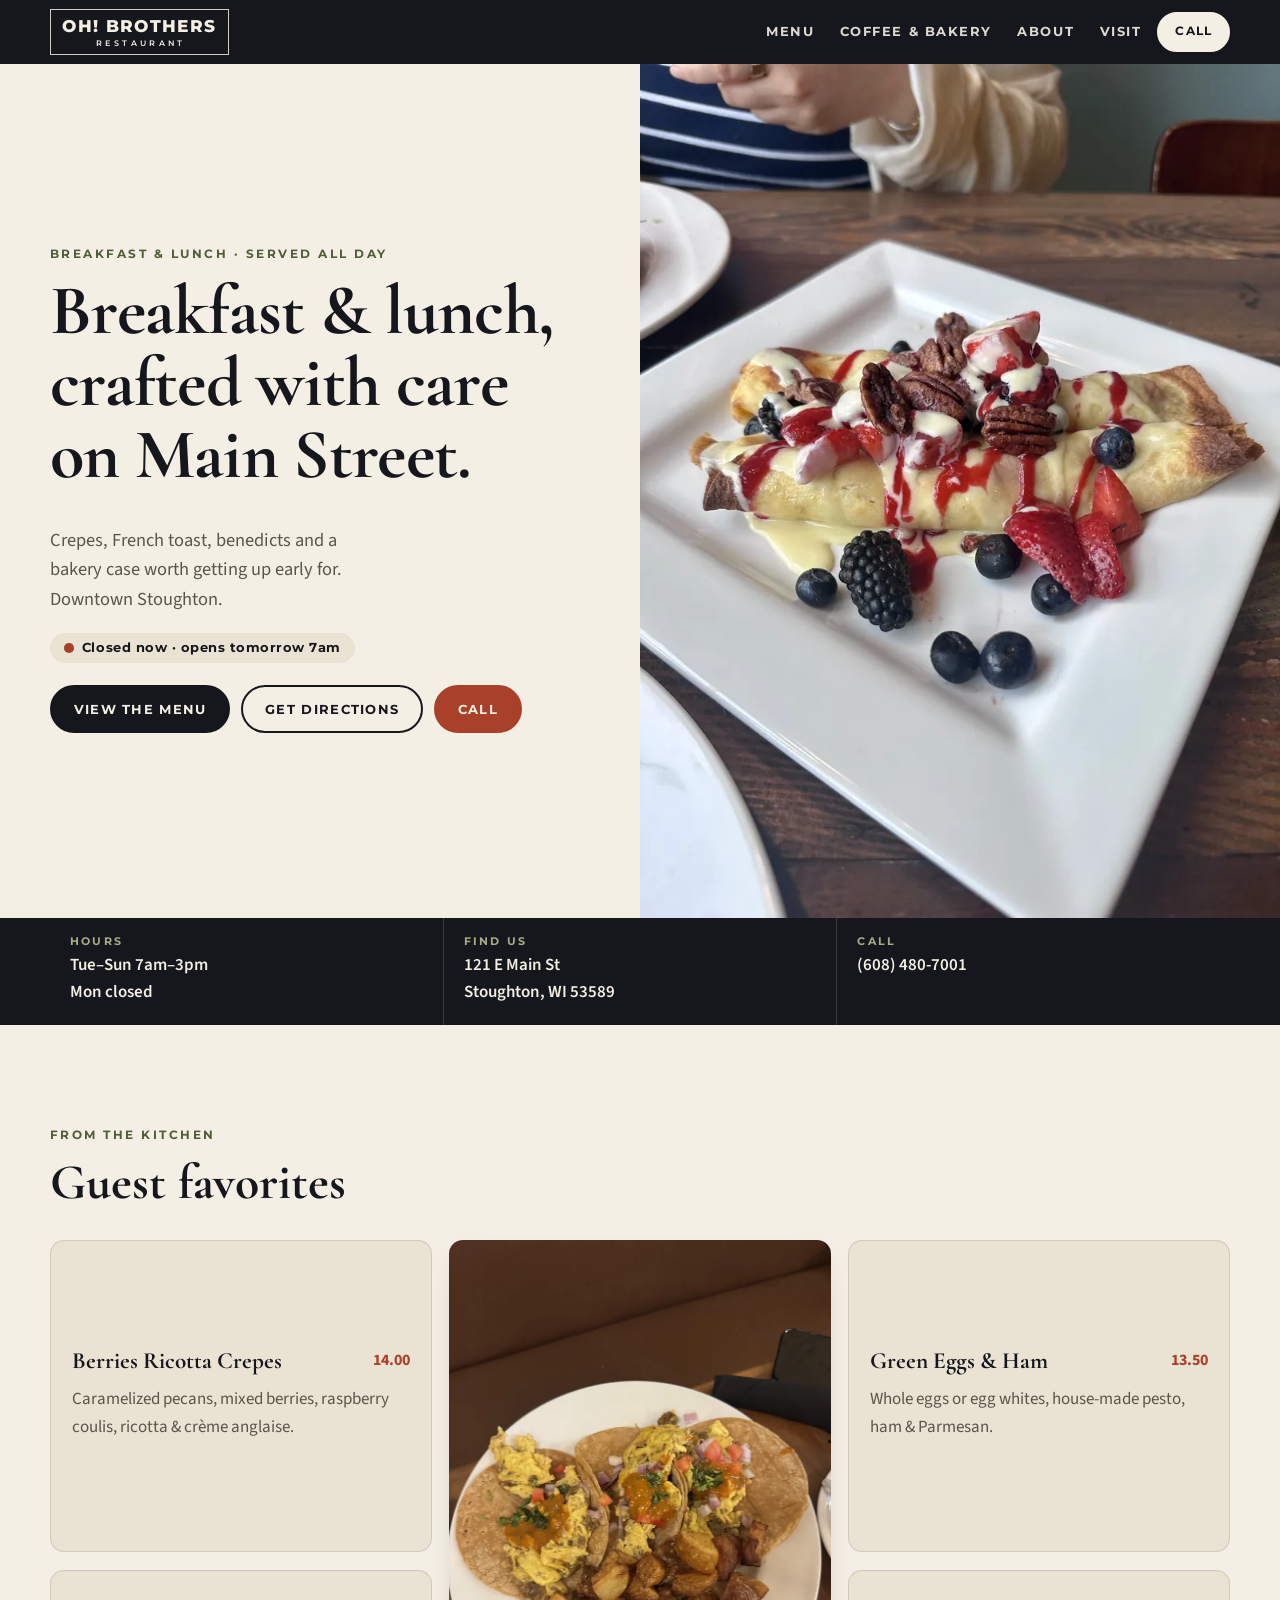
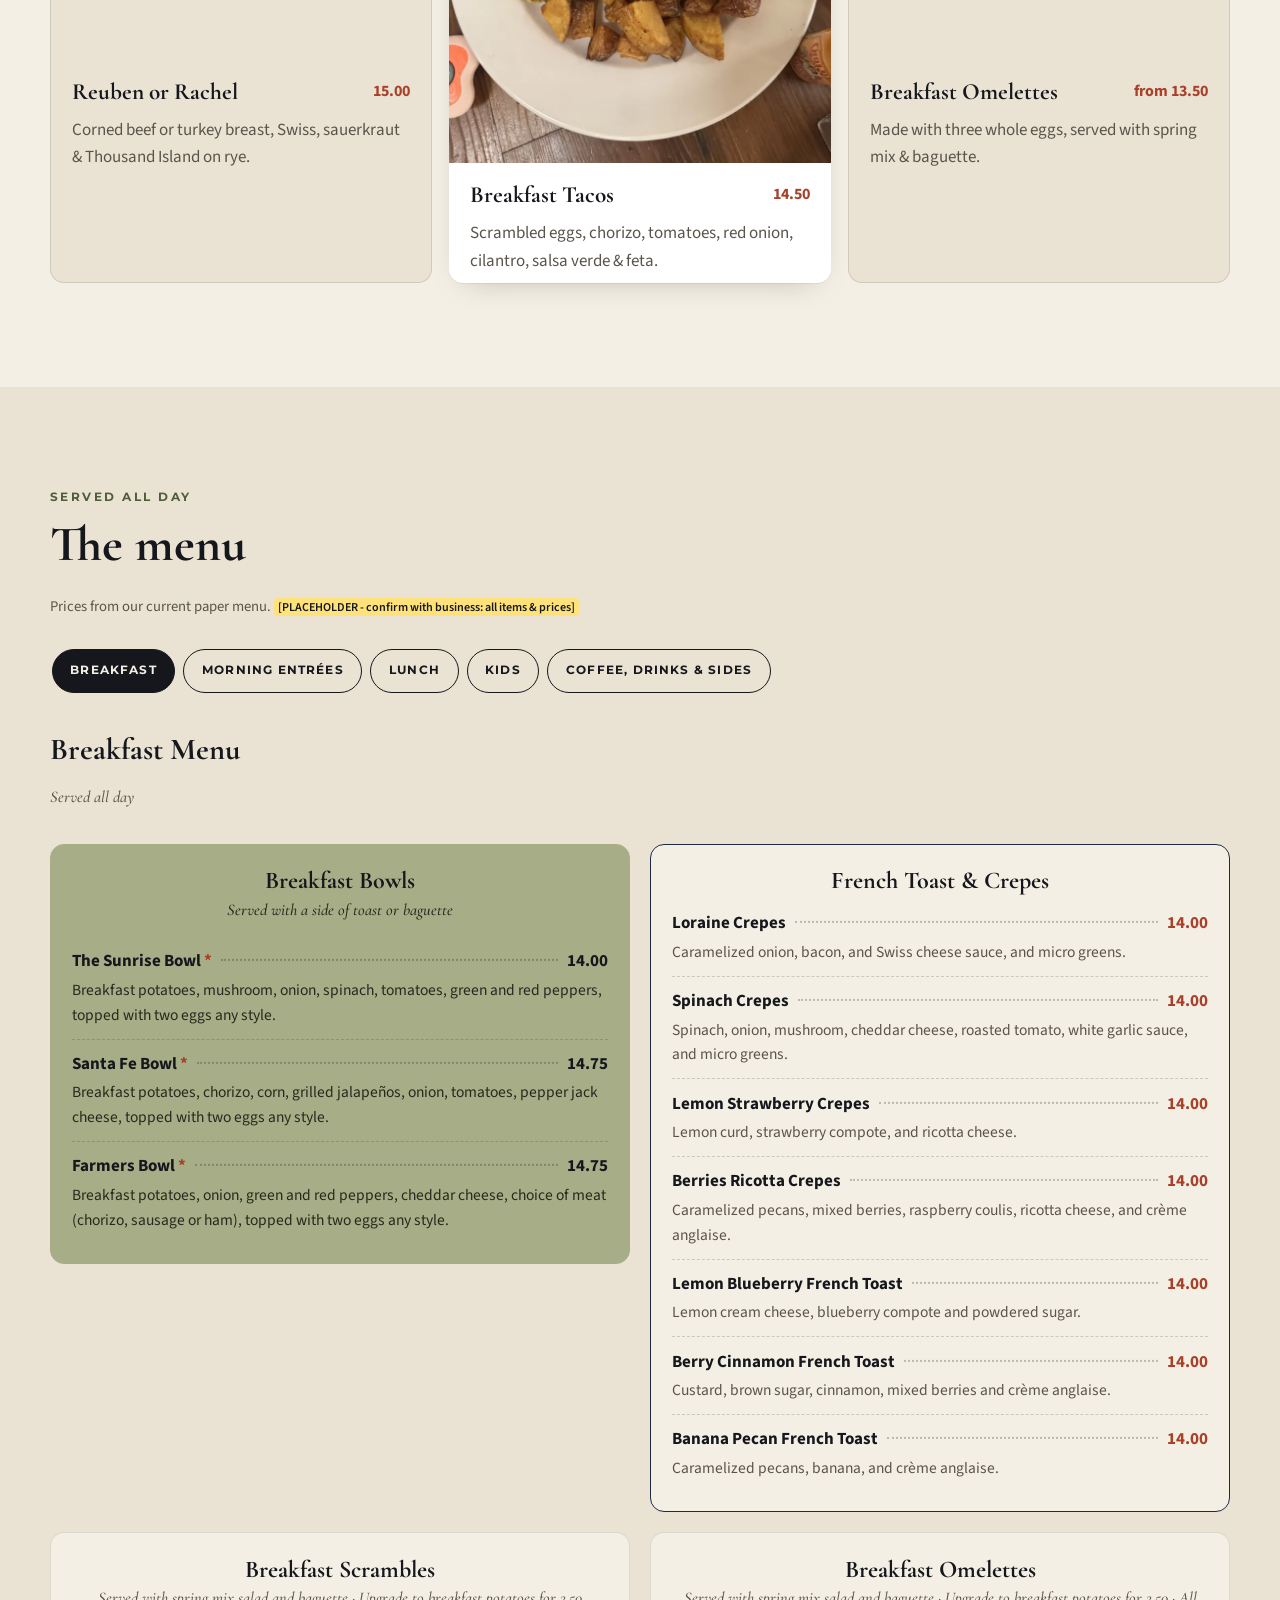
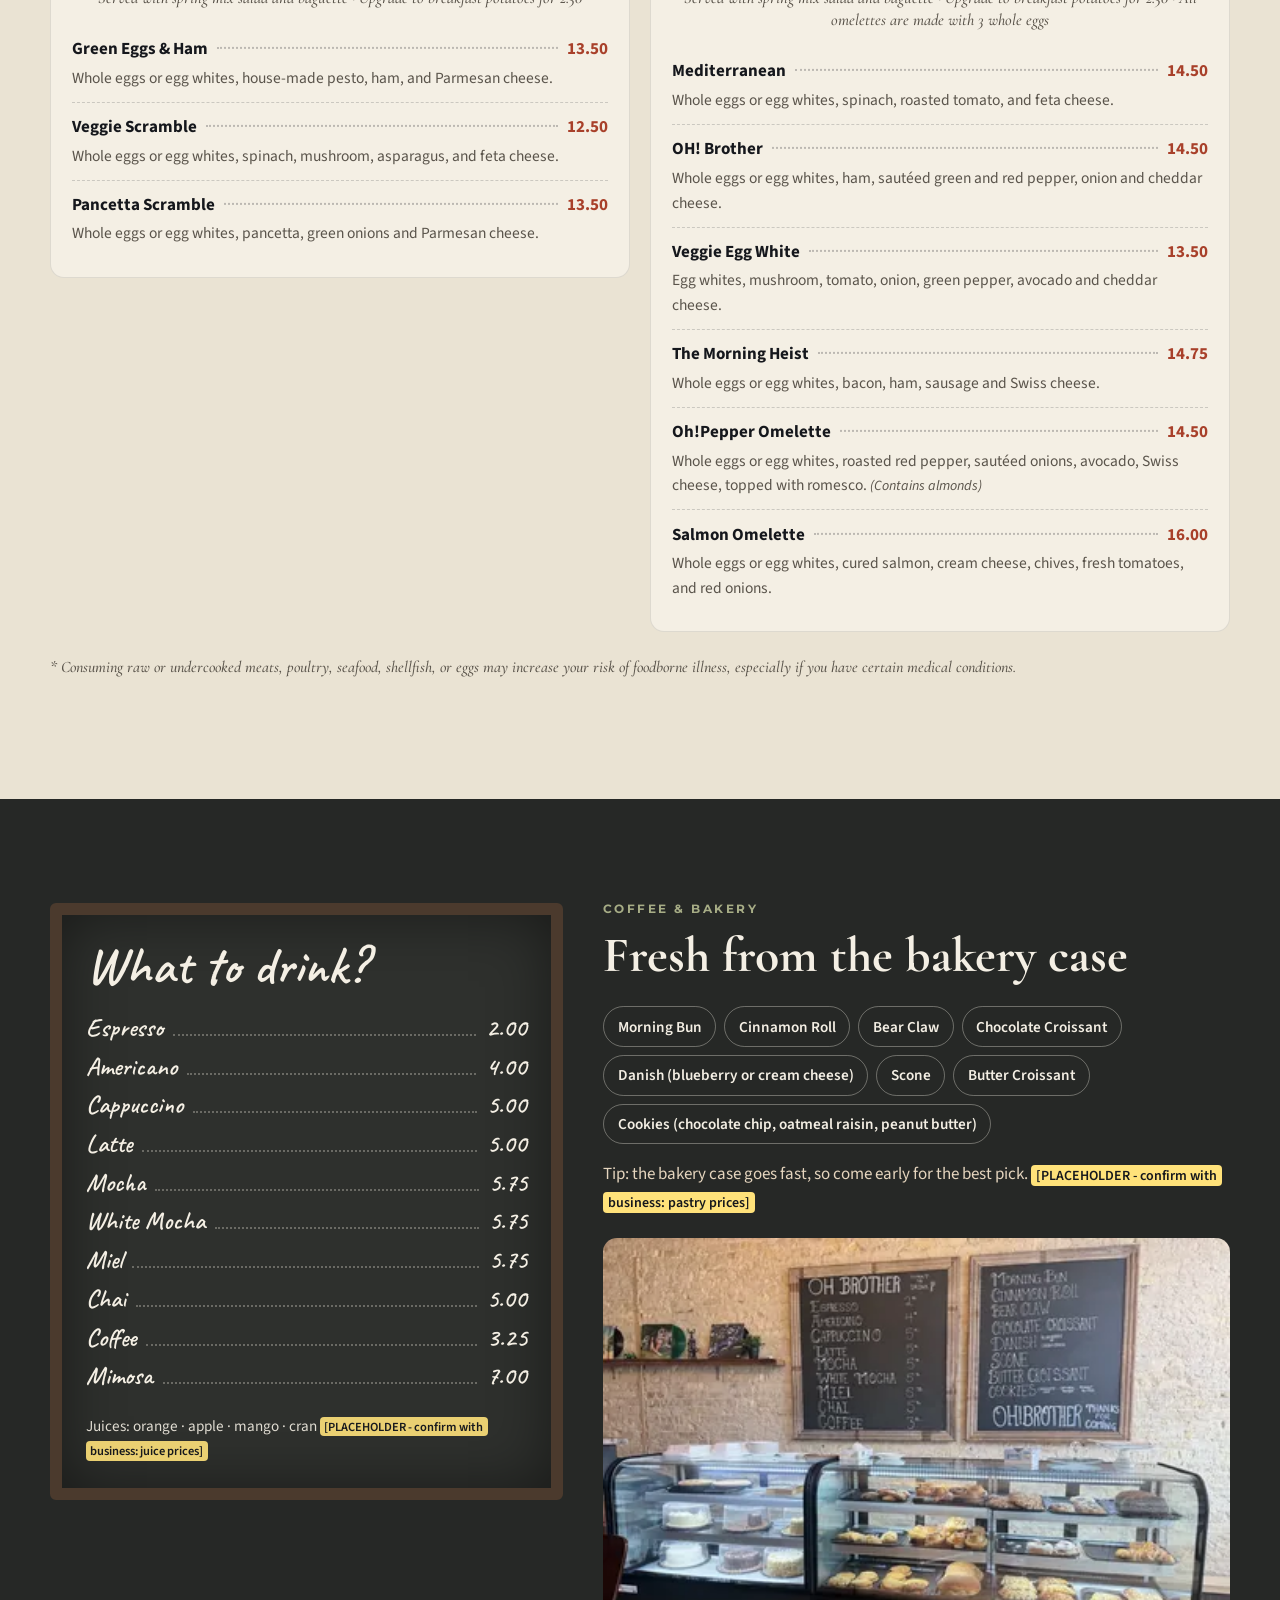
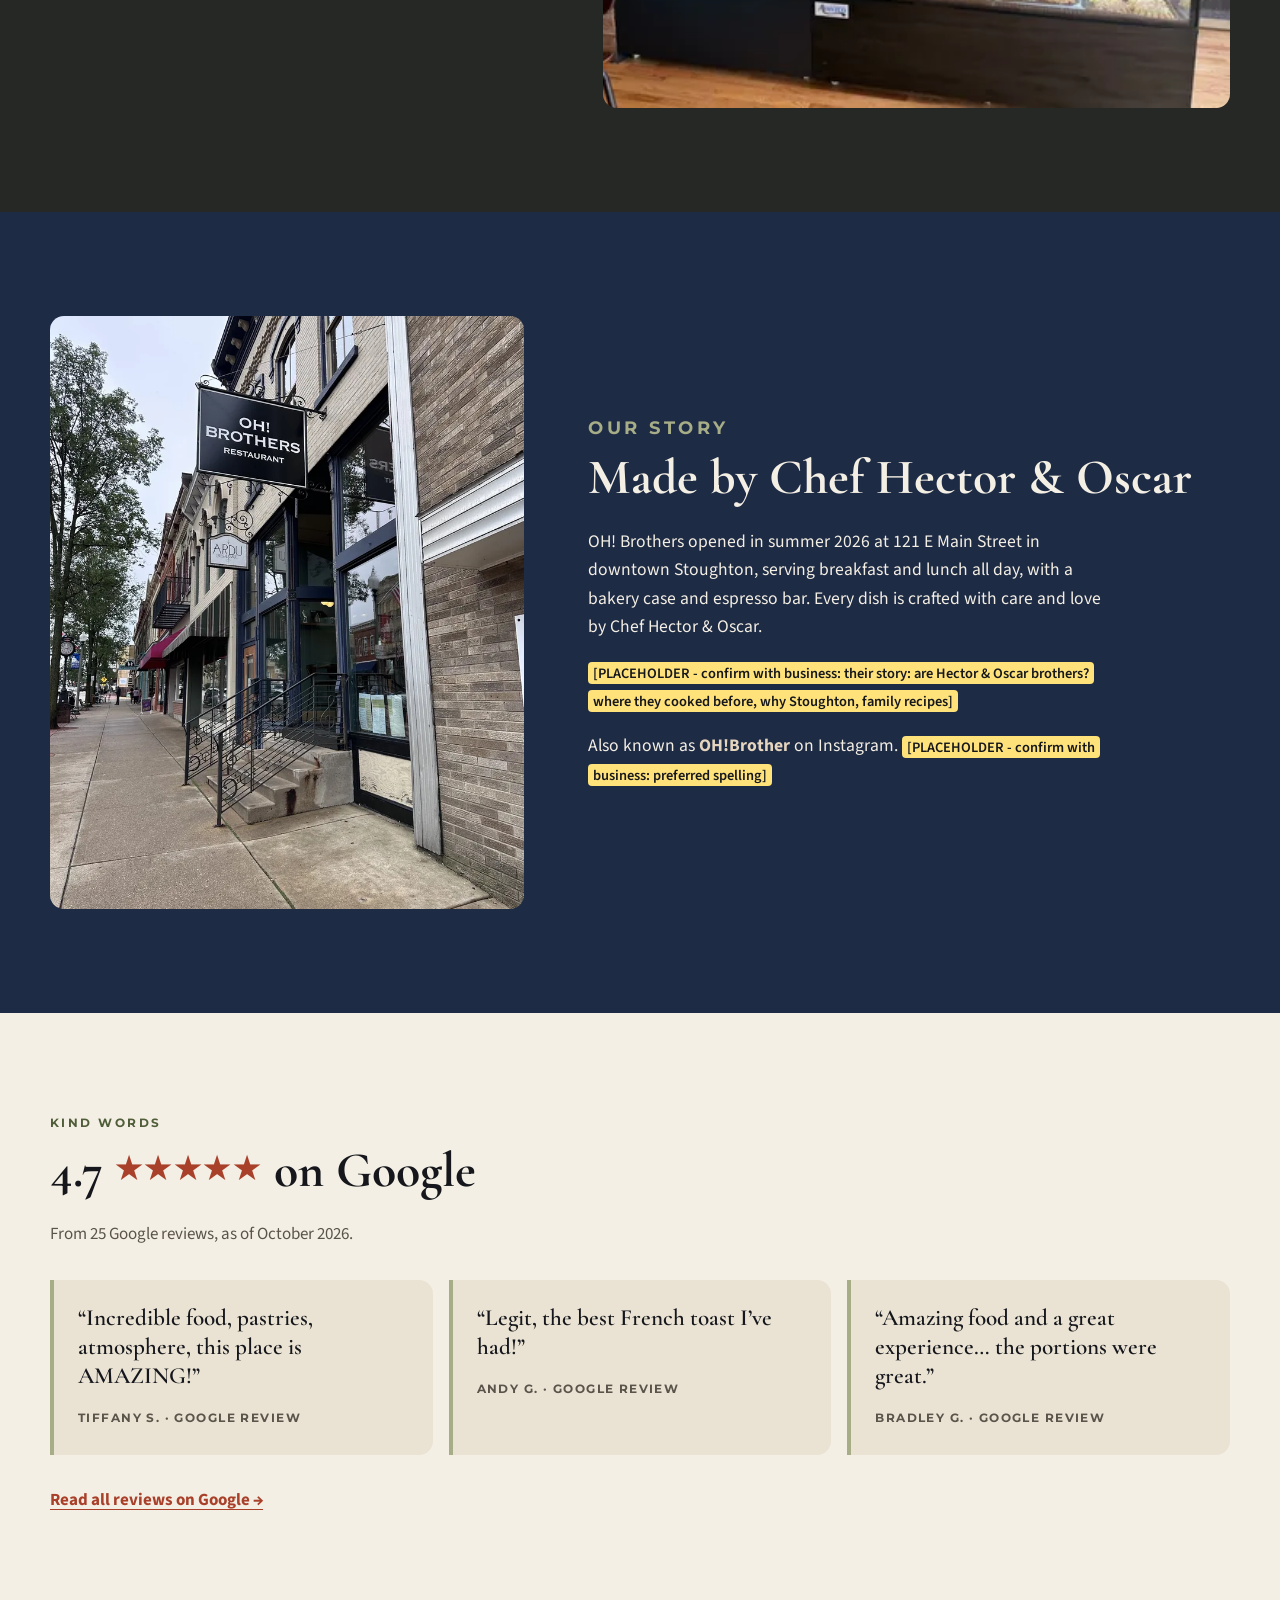
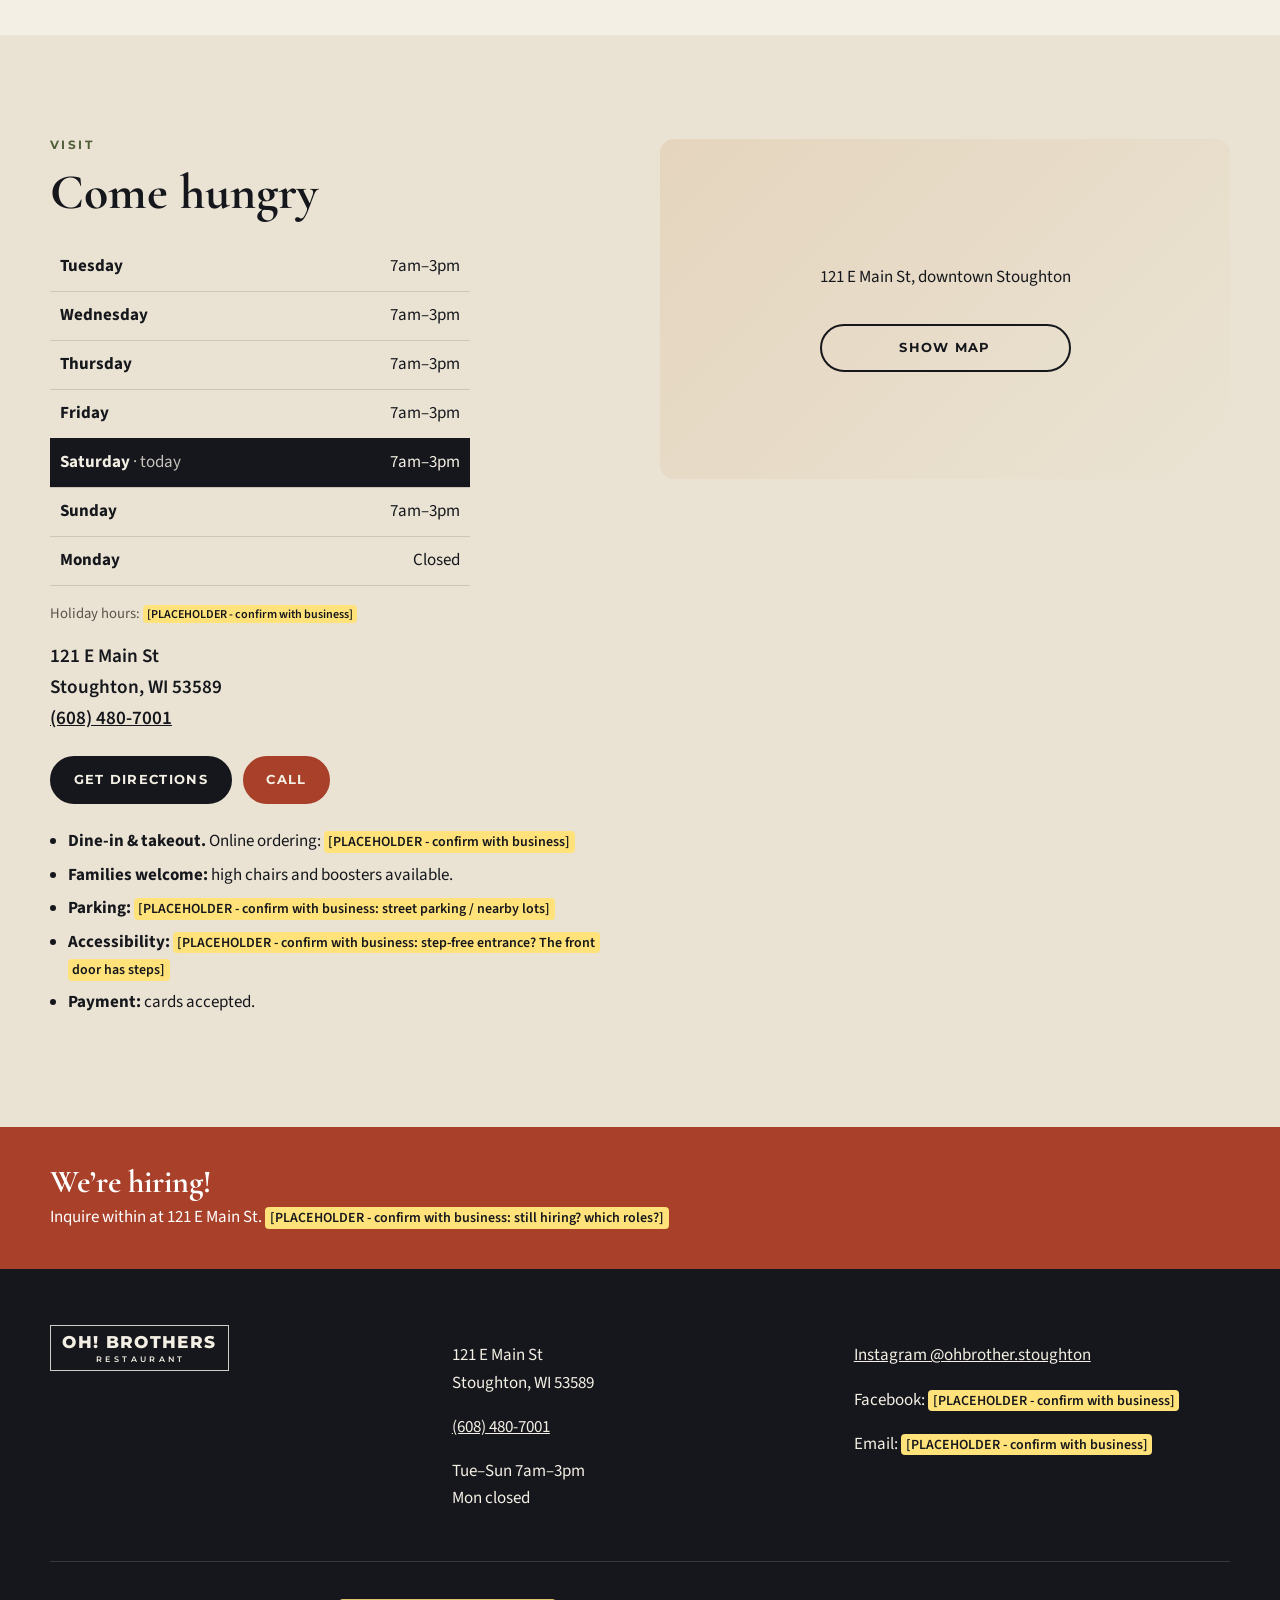
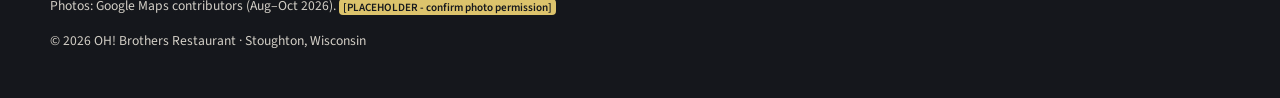
==== commit 7d430535: "Add confirmed office phone (608) 480-7001 to the site. Wire every Call button to tel:+16084807001, s" ====
--- a/index.html
+++ b/index.html
@@ -4,12 +4,12 @@
 <meta charset="utf-8">
 <meta name="viewport" content="width=device-width, initial-scale=1, viewport-fit=cover">
 <title>OH! Brothers Restaurant | Breakfast &amp; Lunch on Main Street, Stoughton WI</title>
-<meta name="description" content="Crepes, French toast, benedicts, scrambles, sandwiches and burgers, served all day, plus a fresh bakery case and espresso bar. 121 E Main St, Stoughton, WI. Open Tue–Sun 7am–3pm.">
+<meta name="description" content="Crepes, French toast, benedicts, scrambles, sandwiches and burgers, served all day, plus a fresh bakery case and espresso bar. 121 E Main St, Stoughton, WI. (608) 480-7001. Open Tue–Sun 7am–3pm.">
 <link rel="canonical" href="https://oh-brothers.vercel.app/">
 <meta name="theme-color" content="#15171C">
 <meta property="og:type" content="restaurant">
 <meta property="og:title" content="OH! Brothers Restaurant · Stoughton, WI">
-<meta property="og:description" content="Breakfast &amp; lunch served all day on Main Street. Crepes, French toast, benedicts, bakery &amp; espresso. Tue–Sun 7am–3pm.">
+<meta property="og:description" content="Breakfast &amp; lunch served all day on Main Street. Crepes, French toast, benedicts, bakery &amp; espresso. 121 E Main St, Stoughton, WI. (608) 480-7001. Tue–Sun 7am–3pm.">
 <meta property="og:image" content="https://oh-brothers.vercel.app/assets/img/og-crepes.jpg">
 <meta property="og:url" content="https://oh-brothers.vercel.app/">
 <meta name="twitter:card" content="summary_large_image">
@@ -18,9 +18,9 @@
 <link rel="preconnect" href="https://fonts.gstatic.com" crossorigin>
 <link href="https://fonts.googleapis.com/css2?family=Caveat:wght@600&family=Cormorant+Garamond:ital,wght@0,600;0,700;1,500&family=Montserrat:wght@600;700;800&family=Source+Sans+3:wght@400;600;700&display=swap" rel="stylesheet">
 <link rel="preload" as="image" href="/assets/img/03-food-crepes-berries-pecans-1200w.webp" imagesrcset="/assets/img/03-food-crepes-berries-pecans-800w.webp 800w, /assets/img/03-food-crepes-berries-pecans-1200w.webp 1200w, /assets/img/03-food-crepes-berries-pecans-1600w.webp 1600w" imagesizes="(min-width:1100px) 50vw, 100vw" fetchpriority="high">
-<link rel="stylesheet" href="/assets/site.css?v=mvphdqxa">
-<script type="application/ld+json">{"@context":"https://schema.org","@type":"Restaurant","name":"OH! Brothers Restaurant","alternateName":["OH Brothers!","OH!Brother"],"url":"https://oh-brothers.vercel.app/","image":"https://oh-brothers.vercel.app/assets/img/og-crepes.jpg","address":{"@type":"PostalAddress","streetAddress":"121 E Main St","addressLocality":"Stoughton","addressRegion":"WI","postalCode":"53589","addressCountry":"US"},"geo":{"@type":"GeoCoordinates","latitude":42.9165456,"longitude":-89.2200791},"openingHoursSpecification":[{"@type":"OpeningHoursSpecification","dayOfWeek":["Tuesday","Wednesday","Thursday","Friday","Saturday","Sunday"],"opens":"07:00","closes":"15:00"}],"servesCuisine":["Breakfast","Brunch","American","Crepes","Bakery"],"priceRange":"$","hasMenu":"https://oh-brothers.vercel.app/#menu","sameAs":["https://www.instagram.com/ohbrother.stoughton/"]}</script>
-<script defer src="/assets/site.js?v=mvphdqxa"></script>
+<link rel="stylesheet" href="/assets/site.css?v=mwcbm7sp">
+<script type="application/ld+json">{"@context":"https://schema.org","@type":"Restaurant","name":"OH! Brothers Restaurant","alternateName":["OH Brothers!","OH!Brother"],"url":"https://oh-brothers.vercel.app/","image":"https://oh-brothers.vercel.app/assets/img/og-crepes.jpg","address":{"@type":"PostalAddress","streetAddress":"121 E Main St","addressLocality":"Stoughton","addressRegion":"WI","postalCode":"53589","addressCountry":"US"},"geo":{"@type":"GeoCoordinates","latitude":42.9165456,"longitude":-89.2200791},"telephone":"+16084807001","openingHoursSpecification":[{"@type":"OpeningHoursSpecification","dayOfWeek":["Tuesday","Wednesday","Thursday","Friday","Saturday","Sunday"],"opens":"07:00","closes":"15:00"}],"servesCuisine":["Breakfast","Brunch","American","Crepes","Bakery"],"priceRange":"$","hasMenu":"https://oh-brothers.vercel.app/#menu","sameAs":["https://www.instagram.com/ohbrother.stoughton/"]}</script>
+<script defer src="/assets/site.js?v=mwcbm7sp"></script>
 </head>
 <body>
 <a class="skip" href="#main">Skip to content</a>
@@ -33,7 +33,7 @@
     <nav class="nav" aria-label="Main">
       <a href="#menu">Menu</a><a href="#coffee">Coffee &amp; Bakery</a><a href="#about">About</a><a href="#visit">Visit</a>
     </nav>
-    <a class="btn btn--light btn--sm js-call" href="#visit">Call</a>
+    <a class="btn btn--light btn--sm js-call" href="tel:+16084807001">Call</a>
   </div>
 </header>
 
@@ -48,7 +48,7 @@
     <div class="btns">
       <a class="btn" href="#menu">View the menu</a>
       <a class="btn btn--ghost" href="https://www.google.com/maps/dir/?api=1&amp;destination=OH+Brothers!+121+E+Main+St+Stoughton+WI+53589" target="_blank" rel="noopener">Get directions</a>
-      <a class="btn btn--accent js-call" href="#visit">Call</a>
+      <a class="btn btn--accent js-call" href="tel:+16084807001">Call</a>
     </div>
   </div>
 </section>
@@ -57,7 +57,7 @@
   <div class="wrap info__grid">
     <a class="tile" href="#visit"><span class="tile__k">Hours</span><span class="tile__v">Tue–Sun 7am–3pm<br>Mon closed</span></a>
     <a class="tile" href="https://www.google.com/maps/dir/?api=1&amp;destination=OH+Brothers!+121+E+Main+St+Stoughton+WI+53589" target="_blank" rel="noopener"><span class="tile__k">Find us</span><span class="tile__v">121 E Main St<br>Stoughton, WI 53589</span></a>
-    <a class="tile js-call" href="#visit"><span class="tile__k">Call</span><span class="tile__v js-phone-text"><mark class="ph">[PLACEHOLDER - confirm with business: phone number]</mark></span></a>
+    <a class="tile js-call" href="tel:+16084807001"><span class="tile__k">Call</span><span class="tile__v js-phone-text">(608) 480-7001</span></a>
   </div>
 </section>
 
@@ -153,10 +153,10 @@
         </tbody>
       </table>
       <p class="small muted">Holiday hours: <mark class="ph">[PLACEHOLDER - confirm with business]</mark></p>
-      <address>121 E Main St<br>Stoughton, WI 53589</address>
+      <address>121 E Main St<br>Stoughton, WI 53589<br><a class="js-call js-phone-text" href="tel:+16084807001">(608) 480-7001</a></address>
       <div class="btns">
         <a class="btn" href="https://www.google.com/maps/dir/?api=1&amp;destination=OH+Brothers!+121+E+Main+St+Stoughton+WI+53589" target="_blank" rel="noopener">Get directions</a>
-        <a class="btn btn--accent js-call" href="#visit">Call</a>
+        <a class="btn btn--accent js-call" href="tel:+16084807001">Call</a>
       </div>
       <ul class="notes">
         <li><strong>Dine-in &amp; takeout.</strong> Online ordering: <mark class="ph">[PLACEHOLDER - confirm with business]</mark></li>
@@ -186,7 +186,7 @@
 <footer class="ftr">
   <div class="wrap ftr__grid">
     <div><span class="mark mark--foot"><span class="mark__name">OH! BROTHERS</span><span class="mark__sub">RESTAURANT</span></span></div>
-    <div><p>121 E Main St<br>Stoughton, WI 53589</p><p>Tue–Sun 7am–3pm<br>Mon closed</p></div>
+    <div><p>121 E Main St<br>Stoughton, WI 53589</p><p><a class="js-call js-phone-text" href="tel:+16084807001">(608) 480-7001</a></p><p>Tue–Sun 7am–3pm<br>Mon closed</p></div>
     <div>
       <p><a href="https://www.instagram.com/ohbrother.stoughton/" target="_blank" rel="noopener">Instagram @ohbrother.stoughton</a></p>
       <p>Facebook: <mark class="ph">[PLACEHOLDER - confirm with business]</mark></p>
@@ -200,7 +200,7 @@
 </footer>
 
 <nav class="actionbar" aria-label="Quick actions">
-  <a class="js-call" href="#visit"><span aria-hidden="true">☎</span> Call</a>
+  <a class="js-call" href="tel:+16084807001"><span aria-hidden="true">☎</span> Call</a>
   <a href="https://www.google.com/maps/dir/?api=1&amp;destination=OH+Brothers!+121+E+Main+St+Stoughton+WI+53589" target="_blank" rel="noopener"><span aria-hidden="true">➤</span> Directions</a>
   <a href="#menu"><span aria-hidden="true">☰</span> Menu</a>
 </nav>
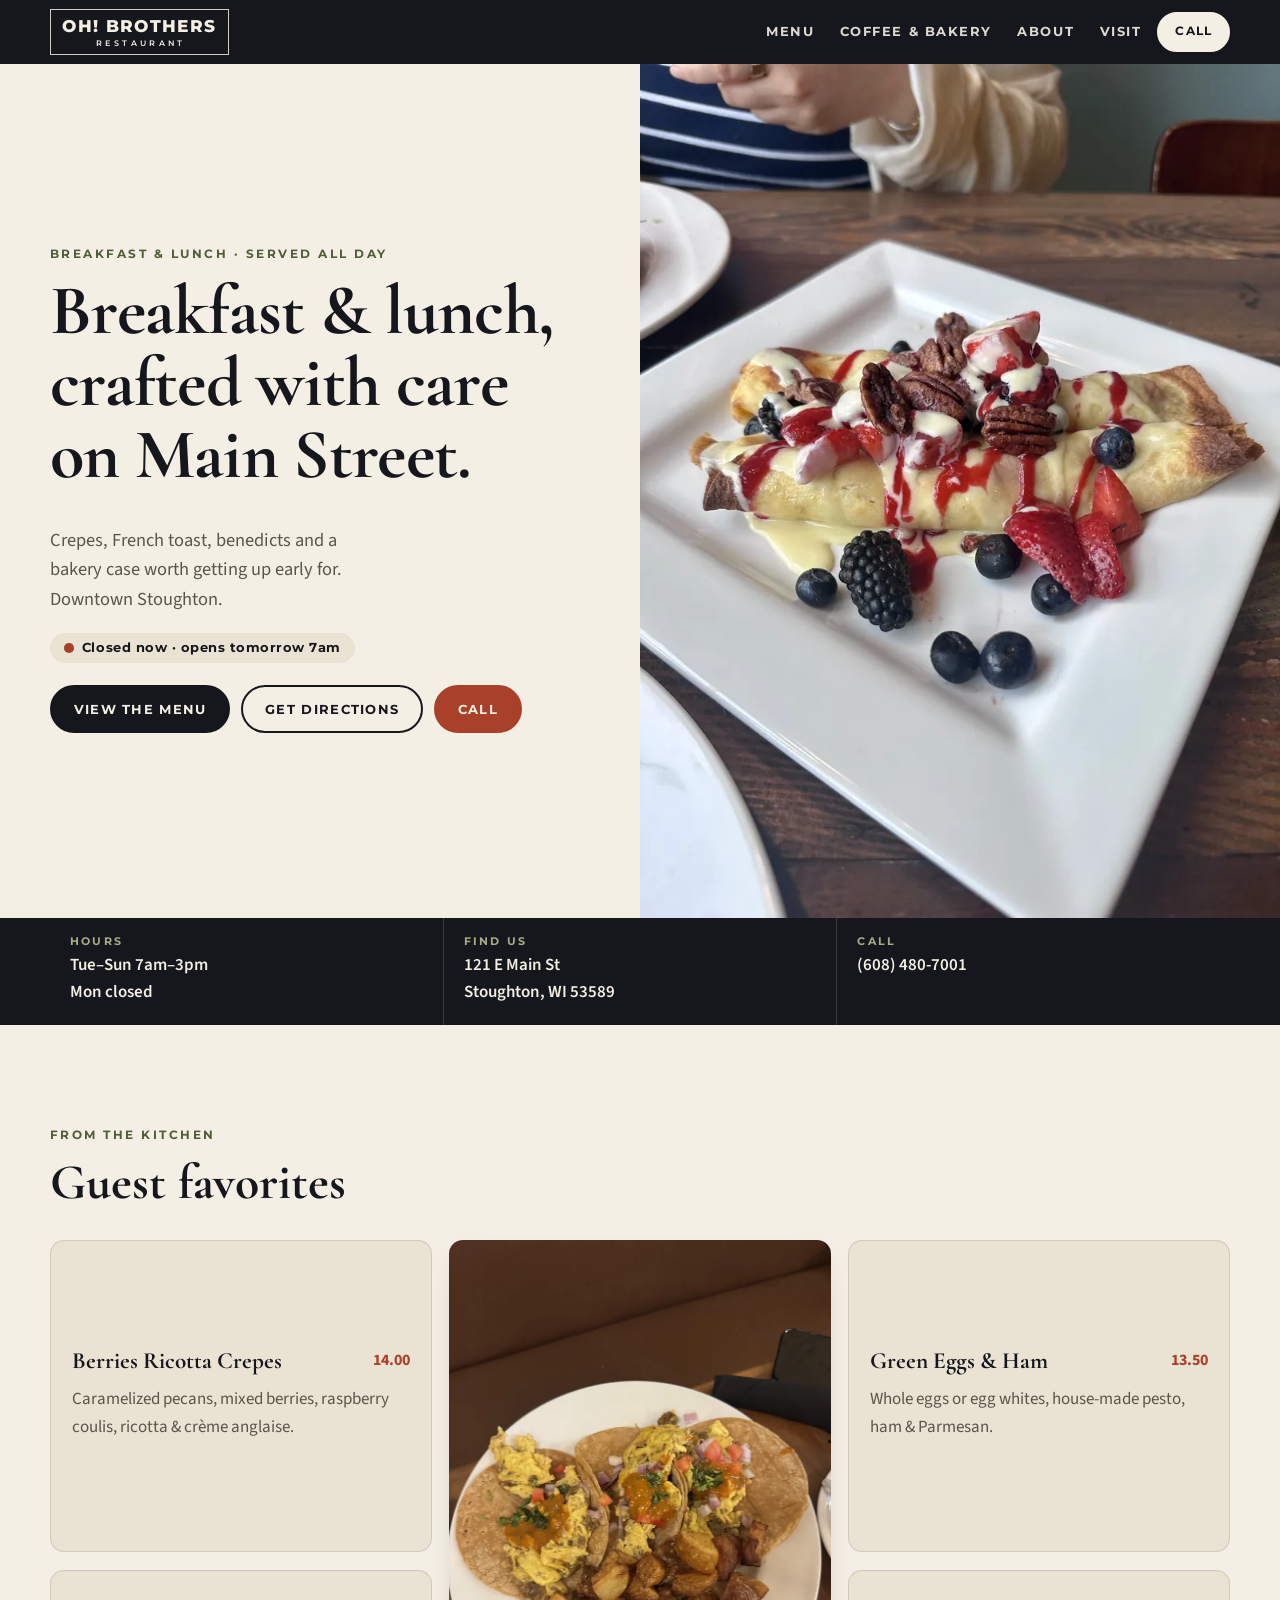
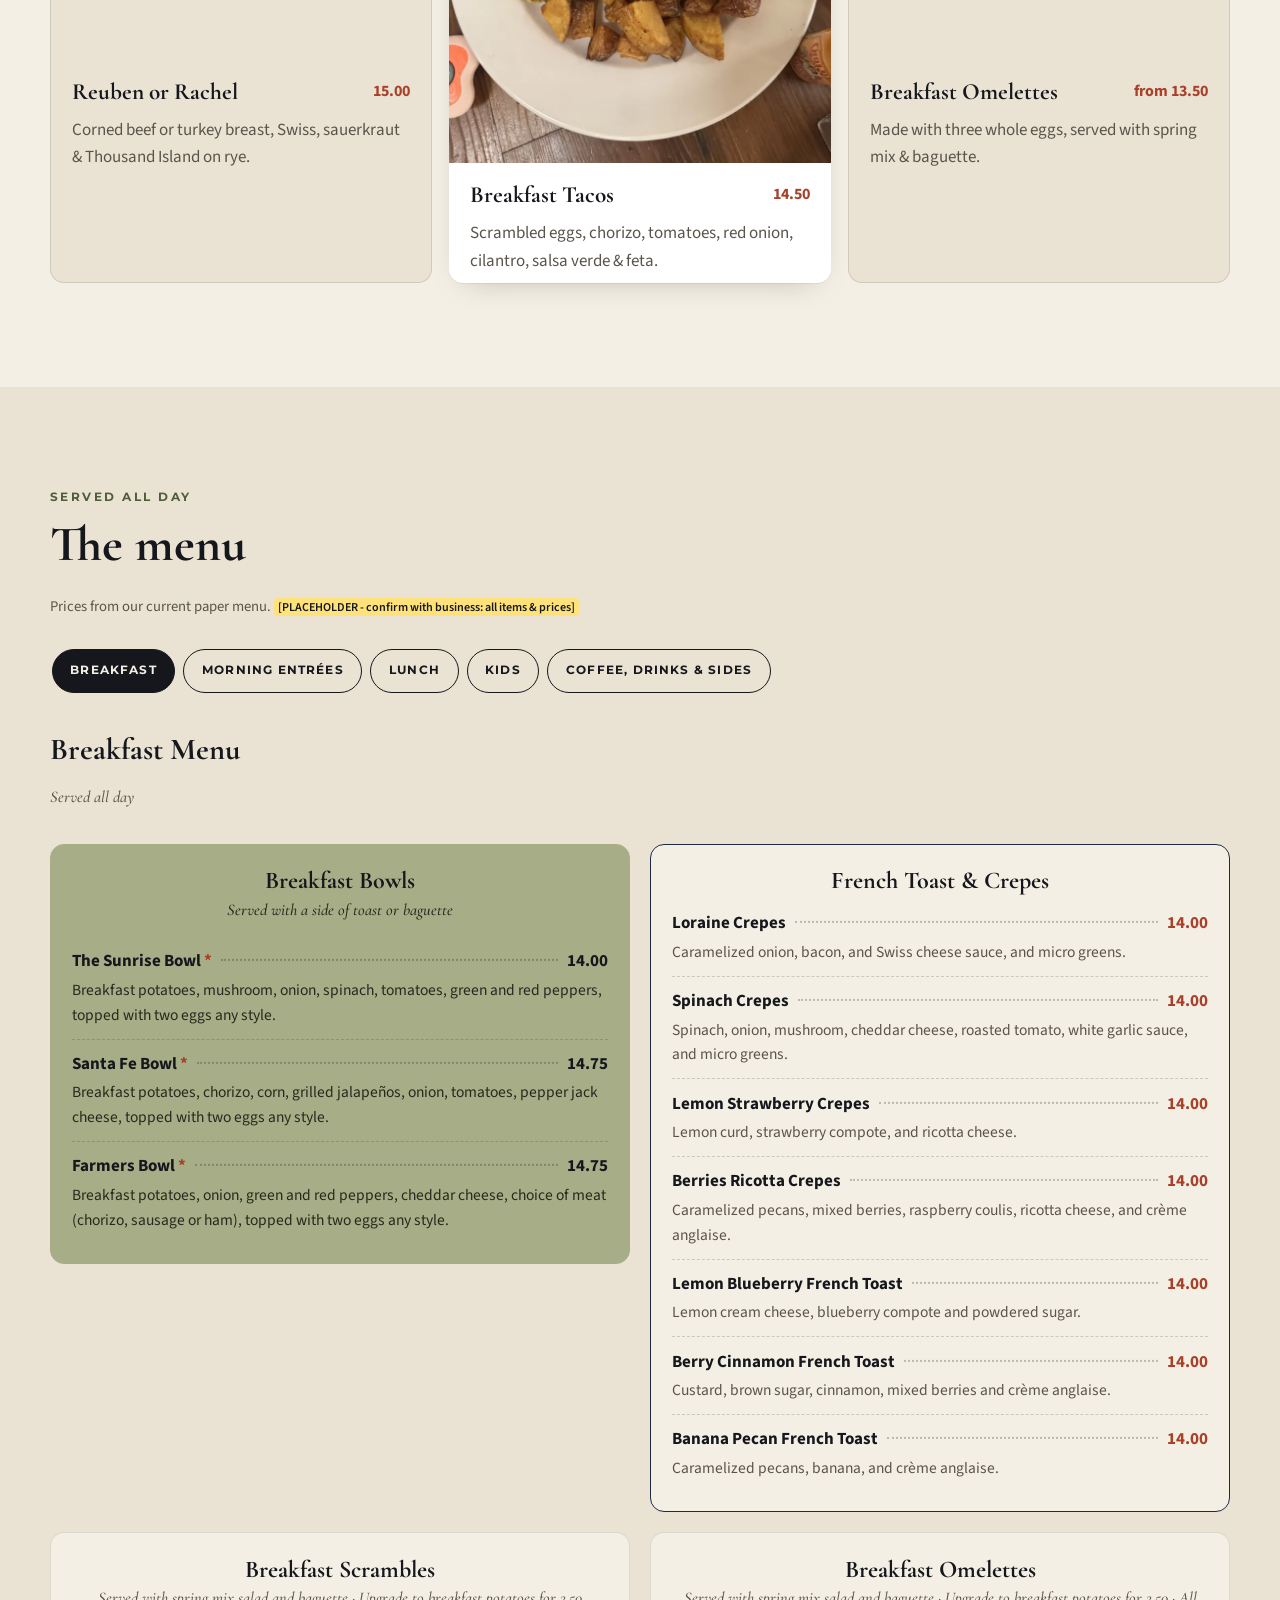
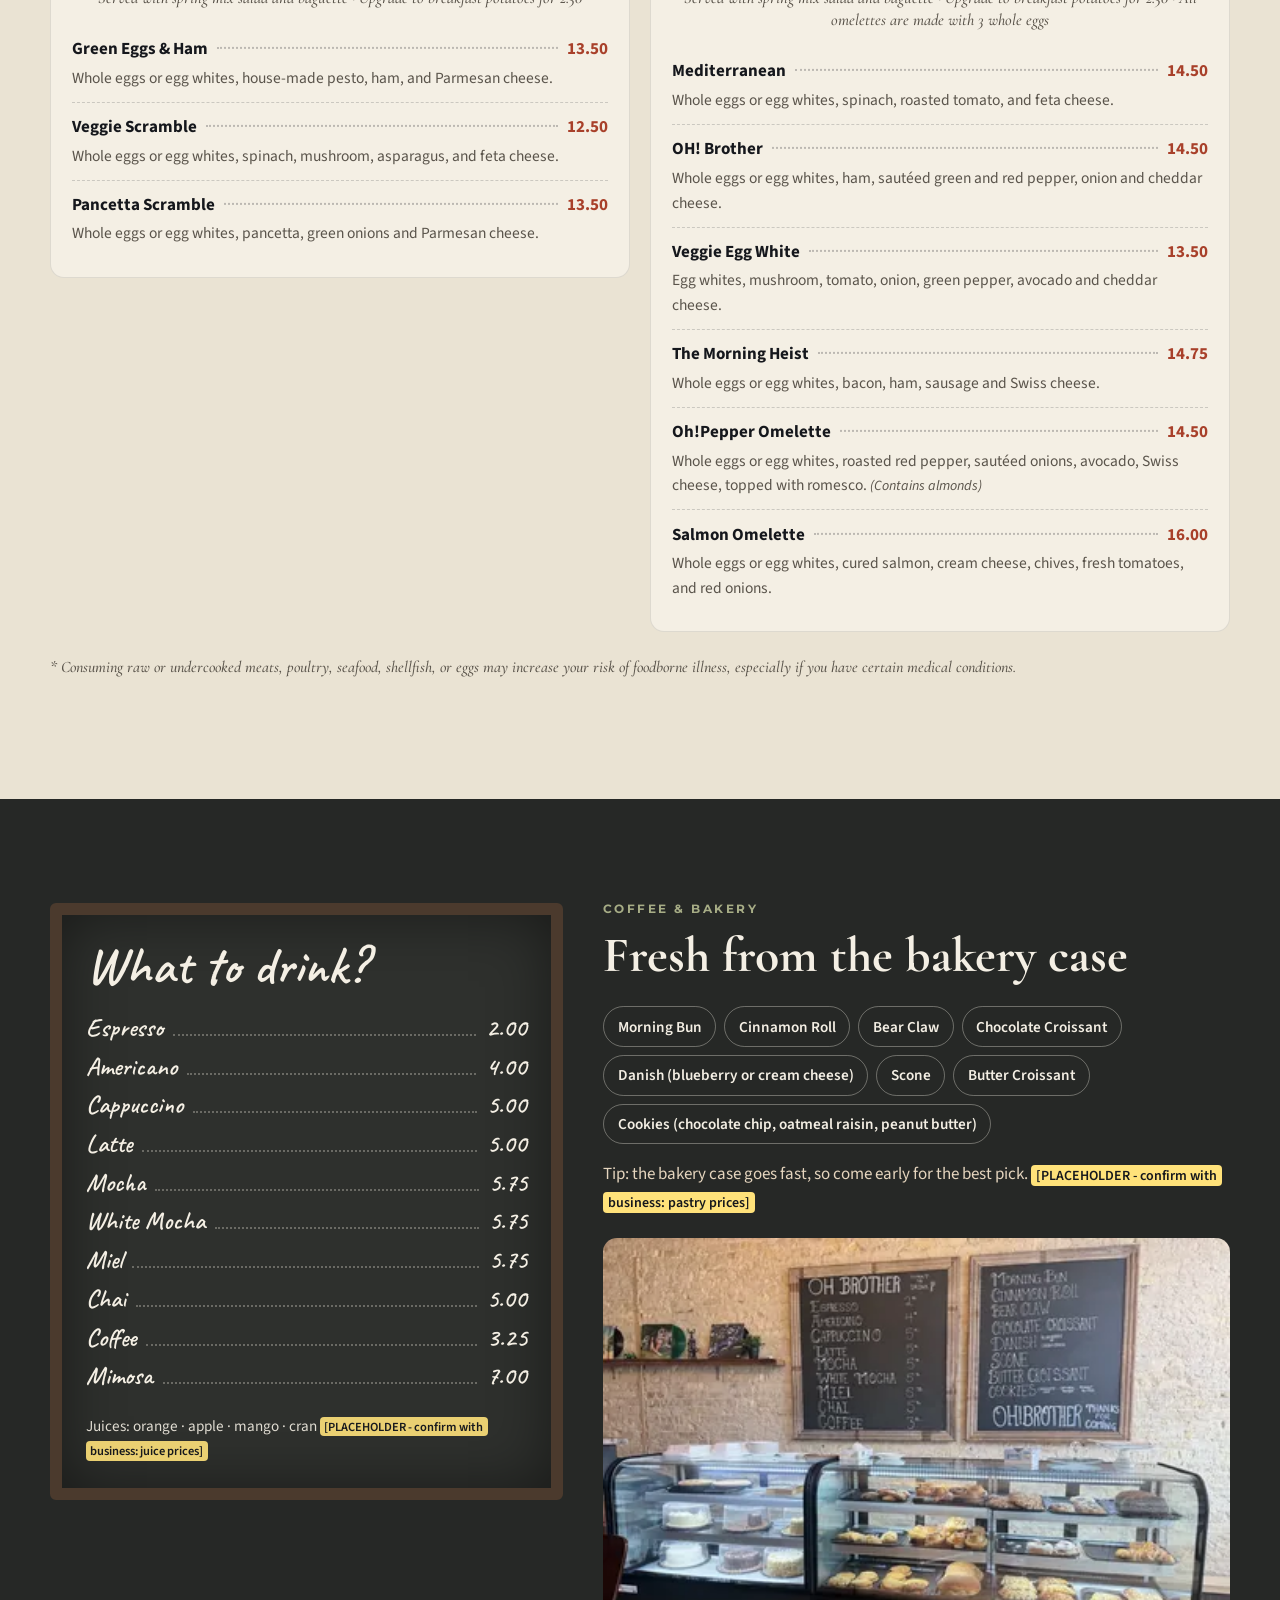
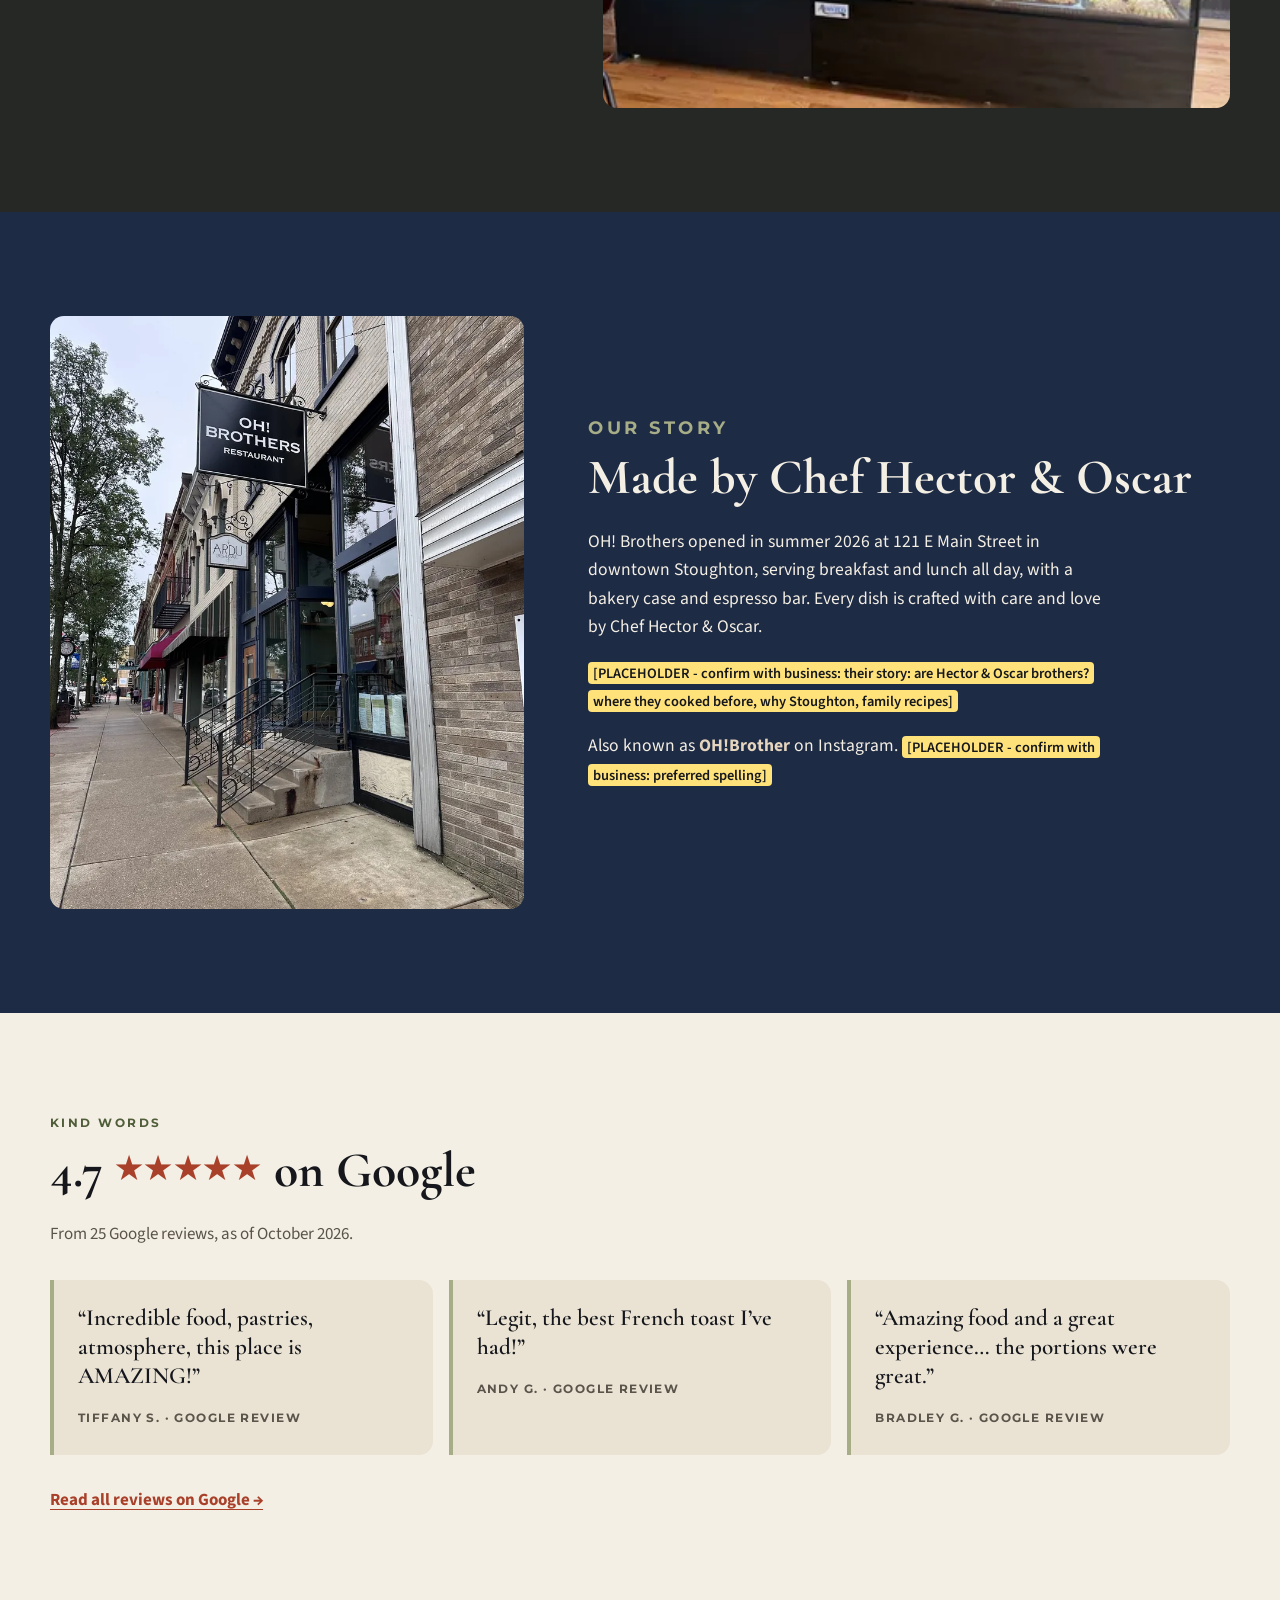
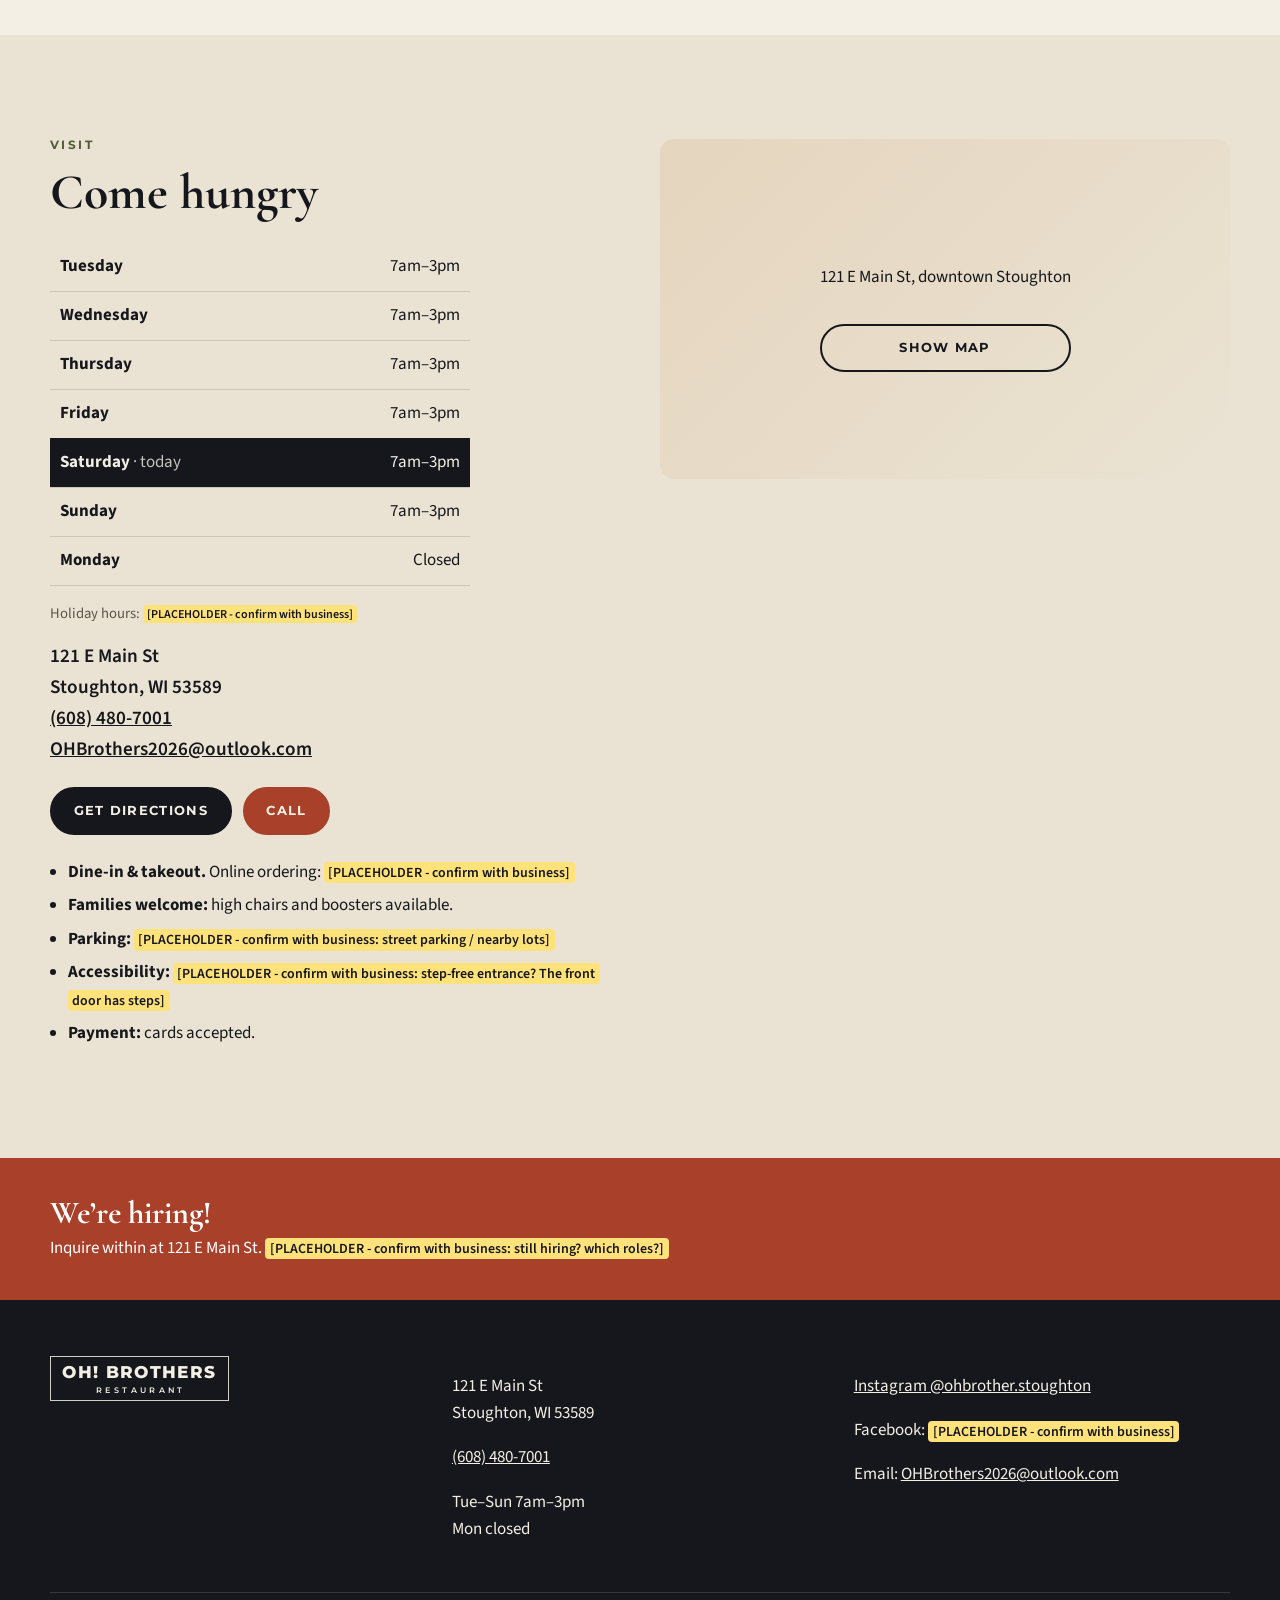
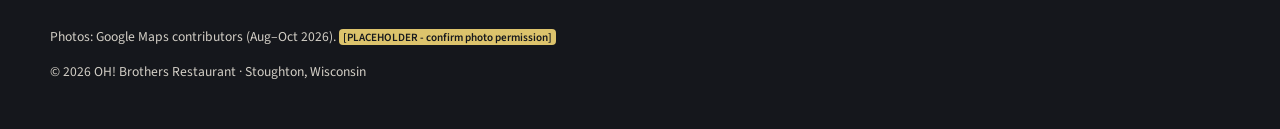
==== commit a2c2f269: "Add confirmed email OHBrothers2026@outlook.com to the site. Show the address as a mailto: link in th" ====
--- a/index.html
+++ b/index.html
@@ -4,12 +4,12 @@
 <meta charset="utf-8">
 <meta name="viewport" content="width=device-width, initial-scale=1, viewport-fit=cover">
 <title>OH! Brothers Restaurant | Breakfast &amp; Lunch on Main Street, Stoughton WI</title>
-<meta name="description" content="Crepes, French toast, benedicts, scrambles, sandwiches and burgers, served all day, plus a fresh bakery case and espresso bar. 121 E Main St, Stoughton, WI. (608) 480-7001. Open Tue–Sun 7am–3pm.">
+<meta name="description" content="Crepes, French toast, benedicts, scrambles, sandwiches and burgers, served all day, plus a fresh bakery case and espresso bar. 121 E Main St, Stoughton, WI. (608) 480-7001. OHBrothers2026@outlook.com. Open Tue–Sun 7am–3pm.">
 <link rel="canonical" href="https://oh-brothers.vercel.app/">
 <meta name="theme-color" content="#15171C">
 <meta property="og:type" content="restaurant">
 <meta property="og:title" content="OH! Brothers Restaurant · Stoughton, WI">
-<meta property="og:description" content="Breakfast &amp; lunch served all day on Main Street. Crepes, French toast, benedicts, bakery &amp; espresso. 121 E Main St, Stoughton, WI. (608) 480-7001. Tue–Sun 7am–3pm.">
+<meta property="og:description" content="Breakfast &amp; lunch served all day on Main Street. Crepes, French toast, benedicts, bakery &amp; espresso. 121 E Main St, Stoughton, WI. (608) 480-7001. OHBrothers2026@outlook.com. Tue–Sun 7am–3pm.">
 <meta property="og:image" content="https://oh-brothers.vercel.app/assets/img/og-crepes.jpg">
 <meta property="og:url" content="https://oh-brothers.vercel.app/">
 <meta name="twitter:card" content="summary_large_image">
@@ -18,9 +18,9 @@
 <link rel="preconnect" href="https://fonts.gstatic.com" crossorigin>
 <link href="https://fonts.googleapis.com/css2?family=Caveat:wght@600&family=Cormorant+Garamond:ital,wght@0,600;0,700;1,500&family=Montserrat:wght@600;700;800&family=Source+Sans+3:wght@400;600;700&display=swap" rel="stylesheet">
 <link rel="preload" as="image" href="/assets/img/03-food-crepes-berries-pecans-1200w.webp" imagesrcset="/assets/img/03-food-crepes-berries-pecans-800w.webp 800w, /assets/img/03-food-crepes-berries-pecans-1200w.webp 1200w, /assets/img/03-food-crepes-berries-pecans-1600w.webp 1600w" imagesizes="(min-width:1100px) 50vw, 100vw" fetchpriority="high">
-<link rel="stylesheet" href="/assets/site.css?v=mwcbm7sp">
-<script type="application/ld+json">{"@context":"https://schema.org","@type":"Restaurant","name":"OH! Brothers Restaurant","alternateName":["OH Brothers!","OH!Brother"],"url":"https://oh-brothers.vercel.app/","image":"https://oh-brothers.vercel.app/assets/img/og-crepes.jpg","address":{"@type":"PostalAddress","streetAddress":"121 E Main St","addressLocality":"Stoughton","addressRegion":"WI","postalCode":"53589","addressCountry":"US"},"geo":{"@type":"GeoCoordinates","latitude":42.9165456,"longitude":-89.2200791},"telephone":"+16084807001","openingHoursSpecification":[{"@type":"OpeningHoursSpecification","dayOfWeek":["Tuesday","Wednesday","Thursday","Friday","Saturday","Sunday"],"opens":"07:00","closes":"15:00"}],"servesCuisine":["Breakfast","Brunch","American","Crepes","Bakery"],"priceRange":"$","hasMenu":"https://oh-brothers.vercel.app/#menu","sameAs":["https://www.instagram.com/ohbrother.stoughton/"]}</script>
-<script defer src="/assets/site.js?v=mwcbm7sp"></script>
+<link rel="stylesheet" href="/assets/site.css?v=mwcce5d1">
+<script type="application/ld+json">{"@context":"https://schema.org","@type":"Restaurant","name":"OH! Brothers Restaurant","alternateName":["OH Brothers!","OH!Brother"],"url":"https://oh-brothers.vercel.app/","image":"https://oh-brothers.vercel.app/assets/img/og-crepes.jpg","address":{"@type":"PostalAddress","streetAddress":"121 E Main St","addressLocality":"Stoughton","addressRegion":"WI","postalCode":"53589","addressCountry":"US"},"geo":{"@type":"GeoCoordinates","latitude":42.9165456,"longitude":-89.2200791},"telephone":"+16084807001","email":"OHBrothers2026@outlook.com","openingHoursSpecification":[{"@type":"OpeningHoursSpecification","dayOfWeek":["Tuesday","Wednesday","Thursday","Friday","Saturday","Sunday"],"opens":"07:00","closes":"15:00"}],"servesCuisine":["Breakfast","Brunch","American","Crepes","Bakery"],"priceRange":"$","hasMenu":"https://oh-brothers.vercel.app/#menu","sameAs":["https://www.instagram.com/ohbrother.stoughton/"]}</script>
+<script defer src="/assets/site.js?v=mwcce5d1"></script>
 </head>
 <body>
 <a class="skip" href="#main">Skip to content</a>
@@ -153,7 +153,7 @@
         </tbody>
       </table>
       <p class="small muted">Holiday hours: <mark class="ph">[PLACEHOLDER - confirm with business]</mark></p>
-      <address>121 E Main St<br>Stoughton, WI 53589<br><a class="js-call js-phone-text" href="tel:+16084807001">(608) 480-7001</a></address>
+      <address>121 E Main St<br>Stoughton, WI 53589<br><a class="js-call js-phone-text" href="tel:+16084807001">(608) 480-7001</a><br><a href="mailto:OHBrothers2026@outlook.com">OHBrothers2026@outlook.com</a></address>
       <div class="btns">
         <a class="btn" href="https://www.google.com/maps/dir/?api=1&amp;destination=OH+Brothers!+121+E+Main+St+Stoughton+WI+53589" target="_blank" rel="noopener">Get directions</a>
         <a class="btn btn--accent js-call" href="tel:+16084807001">Call</a>
@@ -190,7 +190,7 @@
     <div>
       <p><a href="https://www.instagram.com/ohbrother.stoughton/" target="_blank" rel="noopener">Instagram @ohbrother.stoughton</a></p>
       <p>Facebook: <mark class="ph">[PLACEHOLDER - confirm with business]</mark></p>
-      <p>Email: <mark class="ph">[PLACEHOLDER - confirm with business]</mark></p>
+      <p>Email: <a href="mailto:OHBrothers2026@outlook.com">OHBrothers2026@outlook.com</a></p>
     </div>
   </div>
   <div class="wrap ftr__legal">
